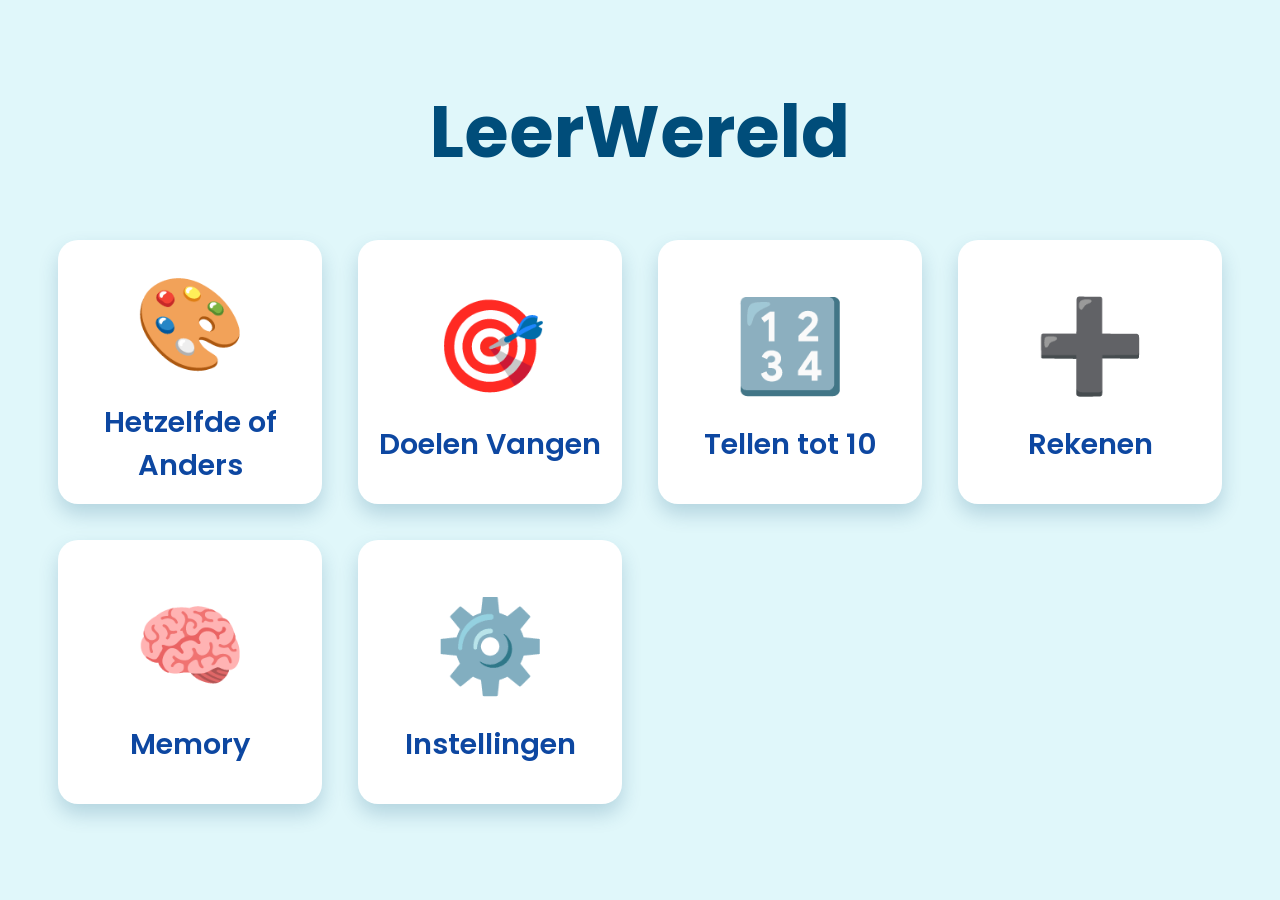
==== Index.html @ 1929e170 "Create Index.html import van Gemini" ====
<!DOCTYPE html>
<html lang="nl">
<head>
    <meta charset="UTF-8">
    <meta name="viewport" content="width=device-width, initial-scale=1.0">
    <title>LeerWereld</title>
    <link rel="preconnect" href="https://fonts.googleapis.com">
    <link rel="preconnect" href="https://fonts.gstatic.com" crossorigin>
    <link href="https://fonts.googleapis.com/css2?family=Poppins:wght@400;600;700&display=swap" rel="stylesheet">
    <style>
        /* --- ALGEMENE STIJLEN EN CSS VARIABELEN --- */
        :root {
            --font-family: 'Poppins', sans-serif;
            
            /* Standaard Thema: Zee */
            --bg-color: #e0f7fa;
            --primary-color: #0077c2;
            --secondary-color: #004d7a;
            --accent-color: #ffc107;
            --text-color: #0d47a1;
            --card-bg: #ffffff;
            --card-shadow: rgba(0, 77, 122, 0.2);
            --highlight-border: 6px solid #ffeb3b;
            
            --bg-image: url('https://www.transparenttextures.com/patterns/wavecut.png');
        }

        /* Thema: Jungle */
        body[data-theme="jungle"] {
            --bg-color: #e8f5e9;
            --primary-color: #2e7d32;
            --secondary-color: #1b5e20;
            --accent-color: #ff6f00;
            --text-color: #1b5e20;
            --card-bg: #ffffff;
            --card-shadow: rgba(46, 125, 50, 0.2);
            --bg-image: url('https://www.transparenttextures.com/patterns/natural-paper.png');
        }
        
        /* Thema: Boerderij */
        body[data-theme="farm"] {
            --bg-color: #fffde7;
            --primary-color: #c62828;
            --secondary-color: #8e0000;
            --accent-color: #4caf50;
            --text-color: #bf360c;
            --card-bg: #ffffff;
            --card-shadow: rgba(198, 40, 40, 0.2);
            --bg-image: url('https://www.transparenttextures.com/patterns/checkered-pattern.png');
        }
        
        /* Thema: Ruimte */
        body[data-theme="space"] {
            --bg-color: #1a237e;
            --primary-color: #bbdefb;
            --secondary-color: #e3f2fd;
            --accent-color: #fdd835;
            --text-color: #ffffff;
            --card-bg: #3f51b5;
            --card-shadow: rgba(255, 255, 255, 0.1);
            --bg-image: url('https://www.transparenttextures.com/patterns/stardust.png');
        }

        /* Hoog Contrast Modus */
        body[data-contrast="high"] {
            --bg-color: #000000;
            --primary-color: #ffffff;
            --secondary-color: #000000;
            --accent-color: #ffff00;
            --text-color: #ffffff;
            --card-bg: #000000;
            --card-shadow: rgba(255, 255, 255, 0.5);
            --highlight-border: 8px solid #00ffff;
            --bg-image: none;
        }

        /* --- BASISSTRUCTUUR --- */
        * {
            box-sizing: border-box;
            margin: 0;
            padding: 0;
        }

        html, body {
            height: 100%;
            font-family: var(--font-family);
            background-color: var(--bg-color);
            background-image: var(--bg-image);
            color: var(--text-color);
            transition: background-color 0.5s ease, color 0.5s ease;
            overflow: hidden;
        }

        .app-container {
            display: flex;
            flex-direction: column;
            height: 100%;
            width: 100%;
            padding: 2vmin;
        }

        .view {
            display: none;
            flex-grow: 1;
            flex-direction: column;
            align-items: center;
            justify-content: center;
            width: 100%;
            height: 100%;
        }

        .view.active {
            display: flex;
        }

        .main-header {
            text-align: center;
            margin-bottom: 4vmin;
        }

        .main-header h1 {
            font-size: clamp(2.5rem, 8vmin, 5rem);
            font-weight: 700;
            color: var(--secondary-color);
        }
        body[data-contrast="high"] .main-header h1 {
             color: var(--text-color);
        }


        /* --- HOOFDMENU (SPEL KIEZEN) --- */
        .game-grid {
            display: grid;
            grid-template-columns: repeat(auto-fit, minmax(clamp(150px, 25vmin, 250px), 1fr));
            gap: 4vmin;
            width: 100%;
            max-width: 1200px;
            padding: 2vmin;
        }

        .game-card {
            background-color: var(--card-bg);
            border-radius: 20px;
            box-shadow: 0 10px 20px var(--card-shadow);
            aspect-ratio: 1 / 1;
            display: flex;
            flex-direction: column;
            align-items: center;
            justify-content: center;
            cursor: pointer;
            transition: transform 0.2s ease, box-shadow 0.2s ease;
            border: 6px solid transparent;
            text-align: center;
            padding: 1vmin;
        }

        .game-card:hover {
            transform: translateY(-5px);
            box-shadow: 0 15px 30px var(--card-shadow);
        }

        .game-card .icon {
            font-size: clamp(3rem, 10vmin, 6rem);
            margin-bottom: 1vmin;
        }

        .game-card h2 {
            font-size: clamp(1rem, 3.5vmin, 1.8rem);
            font-weight: 600;
        }
        
        /* --- SCAN HIGHLIGHT --- */
        .scannable.scan-highlight {
            outline: var(--highlight-border);
            outline-offset: 4px;
            transform: scale(1.05);
            box-shadow: 0 0 30px var(--accent-color);
        }

        /* --- ALGEMENE UI ELEMENTEN (Knoppen, etc.) --- */
        .ui-button {
            background-color: var(--primary-color);
            color: var(--card-bg);
            border: none;
            border-radius: 50%;
            width: clamp(50px, 10vmin, 80px);
            height: clamp(50px, 10vmin, 80px);
            font-size: clamp(24px, 5vmin, 40px);
            cursor: pointer;
            display: flex;
            align-items: center;
            justify-content: center;
            box-shadow: 0 4px 10px var(--card-shadow);
            transition: transform 0.2s ease, background-color 0.2s ease;
            border: 4px solid transparent;
        }
        body[data-contrast="high"] .ui-button {
            border: 2px solid var(--accent-color);
            color: var(--bg-color);
        }


        .ui-button:hover {
            transform: scale(1.1);
        }

        .top-bar {
            position: absolute;
            top: 2vmin;
            right: 2vmin;
            left: 2vmin;
            display: flex;
            justify-content: space-between;
            z-index: 100;
        }

        /* --- INSTELLINGEN MENU --- */
        #settings-view .settings-container {
            background-color: var(--card-bg);
            padding: 4vmin;
            border-radius: 20px;
            box-shadow: 0 10px 30px var(--card-shadow);
            width: 90%;
            max-width: 800px;
            max-height: 90vh;
            overflow-y: auto;
        }

        #settings-view h2 {
            text-align: center;
            margin-bottom: 3vmin;
            font-size: clamp(1.8rem, 5vmin, 2.5rem);
        }

        .setting-group {
            margin-bottom: 3vmin;
        }

        .setting-group h3 {
            font-size: clamp(1.2rem, 4vmin, 1.8rem);
            margin-bottom: 1.5vmin;
            border-bottom: 2px solid var(--primary-color);
            padding-bottom: 1vmin;
        }

        .setting-options {
            display: flex;
            flex-wrap: wrap;
            gap: 2vmin;
        }

        .setting-button {
            flex-grow: 1;
            padding: 1.5vmin 2.5vmin;
            border: 3px solid var(--primary-color);
            background-color: transparent;
            color: var(--primary-color);
            border-radius: 12px;
            font-size: clamp(1rem, 2.5vmin, 1.4rem);
            cursor: pointer;
            transition: background-color 0.2s ease, color 0.2s ease;
        }
        
        body[data-contrast="high"] .setting-button {
            color: var(--text-color);
            border-color: var(--text-color);
        }

        .setting-button.active {
            background-color: var(--primary-color);
            color: var(--card-bg);
        }

        .slider-container {
            display: flex;
            align-items: center;
            gap: 2vmin;
        }
        .slider-container label {
             font-size: clamp(1rem, 2.5vmin, 1.4rem);
        }
        .slider-container input[type="range"] {
            width: 100%;
        }


        /* --- SPEL VIEW --- */
        #game-view {
            padding-top: calc(10vmin + 2vmin); /* Ruimte voor top-bar */
        }
        
        .game-area {
            flex-grow: 1;
            width: 100%;
            display: flex;
            flex-direction: column;
            align-items: center;
            justify-content: center;
        }
        
        .game-feedback {
            position: absolute;
            top: 50%;
            left: 50%;
            transform: translate(-50%, -50%) scale(0.5);
            font-size: 20vmin;
            opacity: 0;
            transition: transform 0.5s cubic-bezier(0.175, 0.885, 0.32, 1.275), opacity 0.5s ease;
            pointer-events: none;
        }

        .game-feedback.show {
            transform: translate(-50%, -50%) scale(1);
            opacity: 1;
        }


        /* --- SPEL: HETZELFDE OF ANDERS --- */
        #sod-container {
            display: flex;
            flex-direction: column;
            align-items: center;
            gap: 5vmin;
        }
        
        #sod-reference-area {
            border: 5px dashed var(--primary-color);
            padding: 2vmin;
            border-radius: 20px;
        }

        .sod-object {
            width: clamp(100px, 20vmin, 200px);
            height: clamp(100px, 20vmin, 200px);
            display: flex;
            align-items: center;
            justify-content: center;
            font-size: clamp(4rem, 12vmin, 8rem);
        }
        
        #sod-choice-area {
            display: flex;
            gap: 4vmin;
            flex-wrap: wrap;
            justify-content: center;
        }
        
        .sod-choice-card {
            background: var(--card-bg);
            border-radius: 20px;
            box-shadow: 0 10px 20px var(--card-shadow);
            cursor: pointer;
            border: 6px solid transparent;
            transition: transform 0.2s ease;
        }
        .sod-choice-card:hover {
            transform: translateY(-5px);
        }

        /* Decoraties voor Focus Modus */
        .decoration {
            position: absolute;
            font-size: 10vmin;
            opacity: 0.1;
            z-index: -1;
            transition: opacity 0.5s ease;
        }
        body[data-focus-mode="true"] .decoration {
            opacity: 0;
        }

    </style>
</head>
<body data-theme="sea" data-contrast="normal" data-focus-mode="false">
    <div class="app-container">
        
        <!-- === VIEW: HOOFDMENU === -->
        <div id="main-menu-view" class="view active">
            <header class="main-header">
                <h1>LeerWereld</h1>
            </header>
            <div class="game-grid">
                <div class="game-card scannable" data-game="same-or-different">
                    <div class="icon">🎨</div>
                    <h2>Hetzelfde of Anders</h2>
                </div>
                <div class="game-card scannable" data-game="moving-targets">
                    <div class="icon">🎯</div>
                    <h2>Doelen Vangen</h2>
                </div>
                <div class="game-card scannable" data-game="counting">
                    <div class="icon">🔢</div>
                    <h2>Tellen tot 10</h2>
                </div>
                 <div class="game-card scannable" data-game="math">
                    <div class="icon">➕</div>
                    <h2>Rekenen</h2>
                </div>
                <div class="game-card scannable" data-game="memory">
                    <div class="icon">🧠</div>
                    <h2>Memory</h2>
                </div>
                <div class="game-card scannable" id="open-settings-from-main">
                    <div class="icon">⚙️</div>
                    <h2>Instellingen</h2>
                </div>
            </div>
        </div>

        <!-- === VIEW: SPEL === -->
        <div id="game-view" class="view">
            <div class="top-bar">
                <button id="back-to-main-button" class="ui-button scannable" aria-label="Terug naar hoofdmenu">◀</button>
                <button id="open-settings-from-game" class="ui-button scannable" aria-label="Open instellingen">⚙️</button>
            </div>
            <div class="game-area">
                <!-- Spelinhoud wordt hier dynamisch geladen -->
            </div>
            <div class="game-feedback"></div>
        </div>

        <!-- === VIEW: INSTELLINGEN === -->
        <div id="settings-view" class="view">
             <div class="top-bar">
                <button id="close-settings-button" class="ui-button scannable" aria-label="Sluit instellingen">◀</button>
            </div>
            <div class="settings-container">
                <h2>Instellingen</h2>
                
                <div class="setting-group">
                    <h3>Thema</h3>
                    <div id="theme-options" class="setting-options">
                        <button class="setting-button scannable" data-setting="theme" data-value="sea">Zee</button>
                        <button class="setting-button scannable" data-setting="theme" data-value="jungle">Jungle</button>
                        <button class="setting-button scannable" data-setting="theme" data-value="farm">Boerderij</button>
                        <button class="setting-button scannable" data-setting="theme" data-value="space">Ruimte</button>
                    </div>
                </div>

                <div class="setting-group">
                    <h3>Toegankelijkheid</h3>
                    <div id="input-mode-options" class="setting-options">
                        <button class="setting-button scannable" data-setting="inputMode" data-value="touch">Touch/Muis</button>
                        <button class="setting-button scannable" data-setting="inputMode" data-value="one-button">Eénknops</button>
                        <button class="setting-button scannable" data-setting="inputMode" data-value="two-button">Tweeknops</button>
                    </div>
                    <div class="slider-container" style="margin-top: 2vmin;">
                        <label for="scan-speed-slider">Scansnelheid:</label>
                        <input type="range" id="scan-speed-slider" class="scannable" min="1" max="5" step="0.5" data-setting="scanSpeed">
                        <span id="scan-speed-value">3.0s</span>
                    </div>
                </div>

                 <div class="setting-group">
                    <h3>Visueel</h3>
                    <div id="visual-options" class="setting-options">
                         <button class="setting-button scannable" data-setting="focusMode" data-value="false">Standaard</button>
                         <button class="setting-button scannable" data-setting="focusMode" data-value="true">Focus Modus</button>
                         <button class="setting-button scannable" data-setting="contrast" data-value="normal">Normaal Contrast</button>
                         <button class="setting-button scannable" data-setting="contrast" data-value="high">Hoog Contrast</button>
                    </div>
                </div>

                <div class="setting-group">
                    <h3>Feedback</h3>
                    <div id="feedback-options" class="setting-options">
                         <button class="setting-button scannable" data-setting="feedbackMode" data-value="both">Visueel & Auditief</button>
                         <button class="setting-button scannable" data-setting="feedbackMode" data-value="visual">Alleen Visueel</button>
                         <button class="setting-button scannable" data-setting="feedbackMode" data-value="audio">Alleen Auditief</button>
                    </div>
                </div>
                
                 <div class="setting-group">
                    <h3>Stem (TTS)</h3>
                    <div id="tts-voice-options" class="setting-options">
                         <button class="setting-button scannable" data-setting="voice" data-value="female">Vrouwenstem</button>
                         <button class="setting-button scannable" data-setting="voice" data-value="male">Mannenstem</button>
                    </div>
                </div>
            </div>
        </div>

        <!-- Decoratieve elementen -->
        <div class="decoration" style="top: 10%; left: 5%;">🌊</div>
        <div class="decoration" style="bottom: 15%; right: 10%;">🐠</div>
        <div class="decoration" style="top: 20%; right: 20%;">🐙</div>
        <div class="decoration" style="bottom: 5%; left: 25%;">⭐</div>

    </div>

    <script type="module">
        // --- APPLICATIE STATE EN CONSTANTEN ---
        const AppState = {
            currentView: 'main-menu-view',
            previousView: null,
            activeGame: null,
        };

        const DOM = {
            views: document.querySelectorAll('.view'),
            mainMenuView: document.getElementById('main-menu-view'),
            gameView: document.getElementById('game-view'),
            settingsView: document.getElementById('settings-view'),
            gameArea: document.querySelector('.game-area'),
            gameFeedback: document.querySelector('.game-feedback'),
            body: document.body
        };

        // --- 1. SETTINGS MODULE ---
        const Settings = {
            state: {
                theme: 'sea',
                inputMode: 'touch', // 'touch', 'one-button', 'two-button'
                scanSpeed: 3.0, // seconds
                focusMode: false,
                contrast: 'normal',
                feedbackMode: 'both', // 'both', 'visual', 'audio'
                voice: 'female',
            },

            init() {
                this.load();
                this.applyAll();
                this.updateUI();
                
                document.getElementById('theme-options').addEventListener('click', e => this.handleButtonClick(e, 'theme'));
                document.getElementById('input-mode-options').addEventListener('click', e => this.handleButtonClick(e, 'inputMode'));
                document.getElementById('visual-options').addEventListener('click', e => {
                    const key = e.target.dataset.setting;
                    if(key) this.handleButtonClick(e, key);
                });
                document.getElementById('feedback-options').addEventListener('click', e => this.handleButtonClick(e, 'feedbackMode'));
                document.getElementById('tts-voice-options').addEventListener('click', e => this.handleButtonClick(e, 'voice'));

                const scanSlider = document.getElementById('scan-speed-slider');
                scanSlider.addEventListener('input', e => {
                    this.state.scanSpeed = parseFloat(e.target.value);
                    document.getElementById('scan-speed-value').textContent = `${this.state.scanSpeed.toFixed(1)}s`;
                });
                scanSlider.addEventListener('change', () => this.save());
            },
            
            handleButtonClick(event, key) {
                const button = event.target.closest('.setting-button');
                if (!button) return;
                
                const value = button.dataset.value;
                // Convert boolean strings to actual booleans
                const finalValue = value === 'true' ? true : (value === 'false' ? false : value);
                this.state[key] = finalValue;

                this.apply(key);
                this.updateUI();
                this.save();
                TTS.speak(button.textContent);
                Accessibility.restartScanIfActive();
            },

            save() {
                localStorage.setItem('leerwereld_settings', JSON.stringify(this.state));
            },

            load() {
                const saved = localStorage.getItem('leerwereld_settings');
                if (saved) {
                    this.state = { ...this.state, ...JSON.parse(saved) };
                }
            },
            
            apply(key) {
                switch (key) {
                    case 'theme':
                        DOM.body.dataset.theme = this.state.theme;
                        break;
                    case 'contrast':
                         DOM.body.dataset.contrast = this.state.contrast;
                        break;
                    case 'focusMode':
                        DOM.body.dataset.focusMode = this.state.focusMode;
                        break;
                    case 'inputMode':
                        Accessibility.setInputMode(this.state.inputMode);
                        break;
                }
            },

            applyAll() {
                for (const key in this.state) {
                    this.apply(key);
                }
            },

            updateUI() {
                // Update buttons
                document.querySelectorAll('.setting-button').forEach(btn => {
                    const key = btn.dataset.setting;
                    const val = btn.dataset.value;
                    const isActive = String(this.state[key]) === val;
                    btn.classList.toggle('active', isActive);
                });

                // Update slider
                const scanSlider = document.getElementById('scan-speed-slider');
                scanSlider.value = this.state.scanSpeed;
                document.getElementById('scan-speed-value').textContent = `${this.state.scanSpeed.toFixed(1)}s`;
            }
        };
      // --- 2. ACCESSIBILITY MODULE ---
        const Accessibility = {
            scanInterval: null,
            scannableElements: [],
            currentIndex: -1,
            inputMode: 'touch',

            init() {
                this.setInputMode(Settings.state.inputMode);
                window.addEventListener('keydown', this.handleKeyPress.bind(this));
            },

            setInputMode(mode) {
                this.inputMode = mode;
                this.stopScan();
                if (mode === 'one-button' || mode === 'two-button') {
                    this.startScan();
                }
            },
            
            restartScanIfActive() {
                if(this.inputMode !== 'touch') {
                    this.stopScan();
                    this.startScan();
                }
            },

            startScan() {
                if (this.inputMode === 'touch') return;
                
                this.scannableElements = Array.from(document.querySelector('.view.active').querySelectorAll('.scannable'));
                if (this.scannableElements.length === 0) return;

                this.currentIndex = 0;
                this.highlightCurrent();

                if (this.inputMode === 'one-button') {
                    this.scanInterval = setInterval(() => {
                        this.scanNext();
                    }, Settings.state.scanSpeed * 1000);
                }
            },

            stopScan() {
                clearInterval(this.scanInterval);
                this.scanInterval = null;
                this.scannableElements.forEach(el => el.classList.remove('scan-highlight'));
                this.currentIndex = -1;
            },

            highlightCurrent() {
                this.scannableElements.forEach((el, index) => {
                    el.classList.toggle('scan-highlight', index === this.currentIndex);
                });
            },

            scanNext() {
                this.currentIndex = (this.currentIndex + 1) % this.scannableElements.length;
                this.highlightCurrent();
            },


            activateCurrent() {
                if (this.currentIndex > -1 && this.scannableElements[this.currentIndex]) {
                    this.scannableElements[this.currentIndex].click();
                }
            },

            handleKeyPress(e) {
                if (this.inputMode === 'one-button') {
                    if (e.code === 'Space') {
                        e.preventDefault();
                        this.activateCurrent();
                    }
                } else if (this.inputMode === 'two-button') {
                    if (e.code === 'ArrowRight') {
                        e.preventDefault();
                        this.scanNext();
                    } else if (e.code === 'Enter' || e.code === 'Space') {
                        e.preventDefault();
                        this.activateCurrent();
                    }
                }
            }
        };
      
        // --- 3. TEXT-TO-SPEECH (TTS) MODULE ---
        const TTS = {
            voices: [],
            init() {
                speechSynthesis.onvoiceschanged = () => {
                    this.voices = speechSynthesis.getVoices().filter(v => v.lang.startsWith('nl'));
                };
            },
            speak(text) {
                if (Settings.state.feedbackMode === 'visual' || !text) return;

                speechSynthesis.cancel();
                const utterance = new SpeechSynthesisUtterance(text);
                
                const desiredVoice = Settings.state.voice === 'male' ? 
                    this.voices.find(v => v.name.includes('Maarten') || v.name.includes('Ruben') || v.gender === 'male') :
                    this.voices.find(v => v.name.includes('Lotte') || v.name.includes('Xander') || v.gender === 'female');
                
                utterance.voice = desiredVoice || this.voices[0];
                utterance.lang = 'nl-NL';
                speechSynthesis.speak(utterance);
            }
        };

        // --- 4. NAVIGATION / VIEW MANAGER ---
        const Navigation = {
            init() {
                // Main Menu -> Game
                document.querySelector('.game-grid').addEventListener('click', e => {
                    const card = e.target.closest('.game-card');
                    if (!card) return;
                    
                    if(card.id === 'open-settings-from-main') {
                        this.showView('settings-view');
                        return;
                    }

                    const gameId = card.dataset.game;
                    if (gameId) {
                        GameController.loadGame(gameId, 1); // Start op level 1
                        this.showView('game-view');
                    }
                });
                
                // Game -> Main Menu
                document.getElementById('back-to-main-button').addEventListener('click', () => {
                    this.showView('main-menu-view');
                    GameController.unloadGame();
                });

                // Game -> Settings
                document.getElementById('open-settings-from-game').addEventListener('click', () => {
                    this.showView('settings-view');
                });
                
                // Settings -> Previous View
                document.getElementById('close-settings-button').addEventListener('click', () => {
                    this.showView(AppState.previousView || 'main-menu-view');
                });
            },

            showView(viewId) {
                AppState.previousView = AppState.currentView;
                AppState.currentView = viewId;

                DOM.views.forEach(view => {
                    view.classList.toggle('active', view.id === viewId);
                });
                
                Accessibility.stopScan();
                // Een kleine vertraging om de view te laten renderen voordat we scannen
                setTimeout(() => Accessibility.startScan(), 100); 
            }
        };
      
      // --- 5. GAME CONTROLLER ---
        const GameController = {
            loadGame(gameId, level) {
                AppState.activeGame = gameId;
                DOM.gameArea.innerHTML = '';
                
                const game = Games[gameId];
                if (game) {
                    game.create(level);
                    TTS.speak(`Spel gestart: ${game.name}.`);
                } else {
                    DOM.gameArea.innerHTML = `<p>Spel "${gameId}" niet gevonden.</p>`;
                }
            },
            unloadGame() {
                 AppState.activeGame = null;
                 DOM.gameArea.innerHTML = '';
            },
            showFeedback(isCorrect) {
                const symbol = isCorrect ? '👍' : '🤔';
                if (Settings.state.feedbackMode !== 'audio') {
                    DOM.gameFeedback.textContent = symbol;
                    DOM.gameFeedback.classList.add('show');
                    setTimeout(() => DOM.gameFeedback.classList.remove('show'), 1000);
                }
                
                const text = isCorrect ? 'Goed zo!' : 'Probeer het nog eens.';
                TTS.speak(text);
            }
        };

        // --- 6. GAME DEFINITIES ---
        const Games = {
            'same-or-different': {
                name: "Hetzelfde of Anders",
                currentLevel: 1,
                correctAnswer: null,
                
                create(level) {
                    this.currentLevel = level;
                    const container = document.createElement('div');
                    container.id = 'sod-container';
                    
                    container.innerHTML = `
                        <div id="sod-reference-area"></div>
                        <div id="sod-choice-area"></div>
                    `;
                    DOM.gameArea.appendChild(container);
                    
                    this.setupLevel();
                    
                    document.getElementById('sod-choice-area').addEventListener('click', e => {
                        const choiceCard = e.target.closest('.sod-choice-card');
                        if(choiceCard) {
                            this.checkAnswer(choiceCard.dataset.value);
                        }
                    });
                },

                setupLevel() {
                    const objects = this.getObjectsForTheme();
                    
                    // Kies een willekeurig object als referentie
                    const refIndex = Math.floor(Math.random() * objects.items.length);
                    this.correctAnswer = objects.items[refIndex];
                    
                    document.getElementById('sod-reference-area').innerHTML = `
                        <div class="sod-object">${this.correctAnswer}</div>
                    `;
                    
                    // Maak de keuzes
                    const choices = [this.correctAnswer];
                    const numChoices = 3; // 3 keuzes voor dit spel
                    while (choices.length < numChoices) {
                        const randomIndex = Math.floor(Math.random() * objects.items.length);
                        const randomObject = objects.items[randomIndex];
                        if (!choices.includes(randomObject)) {
                            choices.push(randomObject);
                        }
                    }

                    // Shuffle keuzes
                    choices.sort(() => Math.random() - 0.5);
                    
                    const choiceArea = document.getElementById('sod-choice-area');
                    choiceArea.innerHTML = choices.map(choice => `
                        <div class="sod-choice-card scannable" data-value="${choice}">
                           <div class="sod-object">${choice}</div>
                        </div>
                    `).join('');
                    
                    TTS.speak(`Zoek de ${objects.name}.`);
                    Accessibility.restartScanIfActive();
                },

                checkAnswer(selectedValue) {
                    if (selectedValue === this.correctAnswer) {
                        GameController.showFeedback(true);
                        // Wacht even voor feedback en start dan een nieuw level
                        setTimeout(() => this.setupLevel(), 1500);
                    } else {
                        GameController.showFeedback(false);
                    }
                },
                
                getObjectsForTheme() {
                    const theme = Settings.state.theme;
                    const themes = {
                        sea: { name: 'vis', items: ['🐠', '🦀', '🐙', '🐳', '🐬', '⭐'] },
                        jungle: { name: 'aap', items: ['🐵', '🦁', '🐘', '🐍', '🦜', '🍌'] },
                        farm: { name: 'koe', items: ['🐮', '🐷', '🐔', '🐑', '🐴', ' tractor'] },
                        space: { name: 'raket', items: ['🚀', '👽', '🪐', '⭐', '☄️', '🛰️'] }
                    };
                    return themes[theme];
                }
            },
            // Definities voor andere spellen komen hier...
            'moving-targets': { name: "Doelen Vangen", create(level) { DOM.gameArea.innerHTML = `<h2>Doelen Vangen komt binnenkort!</h2>`} },
            'counting': { name: "Tellen tot 10", create(level) { DOM.gameArea.innerHTML = `<h2>Tellen komt binnenkort!</h2>`} },
            'math': { name: "Rekenen", create(level) { DOM.gameArea.innerHTML = `<h2>Rekenen komt binnenkort!</h2>`} },
            'memory': { name: "Memory", create(level) { DOM.gameArea.innerHTML = `<h2>Memory komt binnenkort!</h2>`} },
        };


        // --- ALLES INITIALISEREN ---
        function initialize() {
            Settings.init();
            TTS.init();
            Accessibility.init();
            Navigation.init();
            Navigation.showView('main-menu-view');
        }

        // Wacht tot de pagina volledig is geladen
        window.addEventListener('load', initialize);
    </script>
</body>
</html>
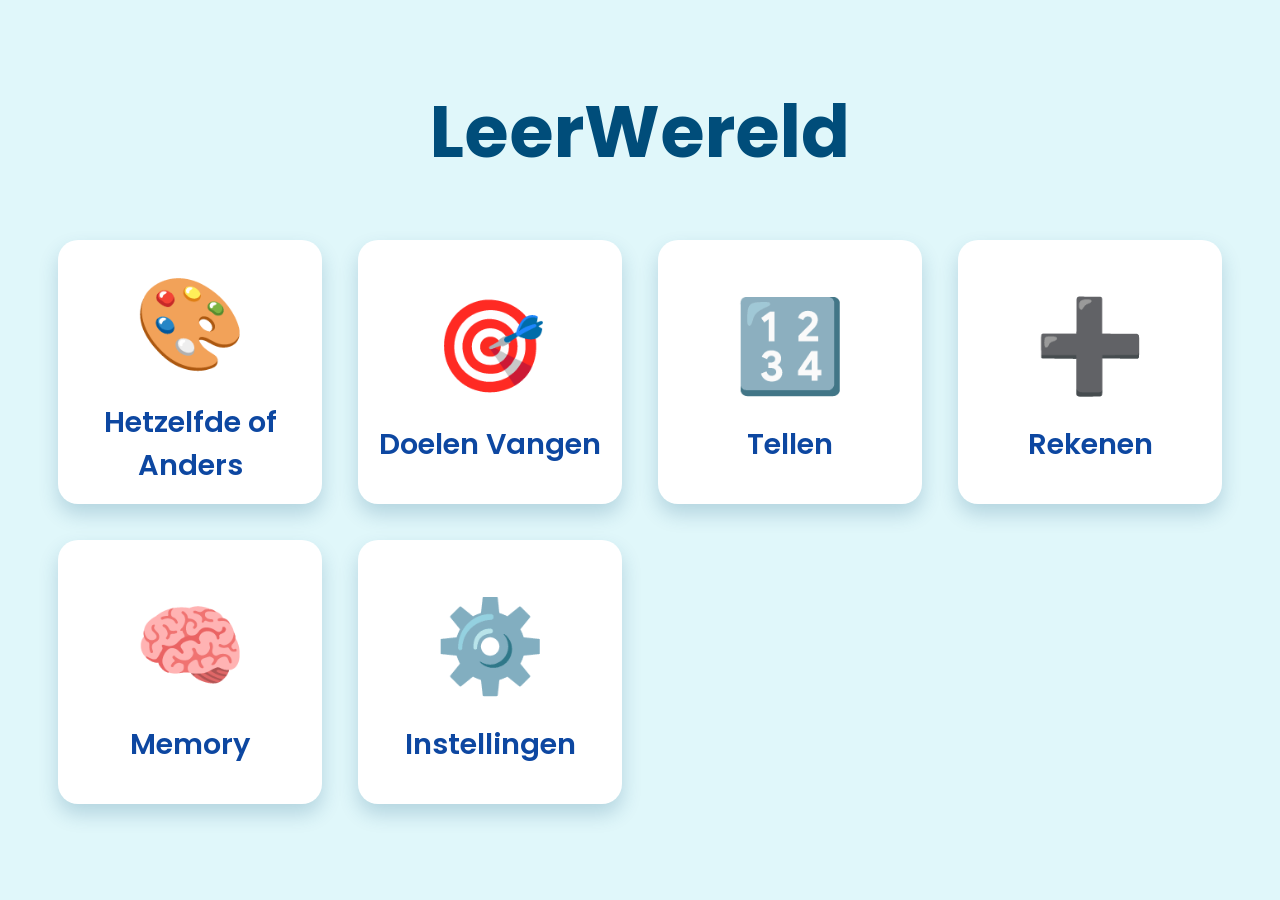
==== commit a8a5907d: "Update Index.html rustige achtergrond sport  extra spellen functioneel" ====
--- a/Index.html
+++ b/Index.html
@@ -21,412 +21,110 @@
             --card-bg: #ffffff;
             --card-shadow: rgba(0, 77, 122, 0.2);
             --highlight-border: 6px solid #ffeb3b;
-            
             --bg-image: url('https://www.transparenttextures.com/patterns/wavecut.png');
         }
 
-        /* Thema: Jungle */
-        body[data-theme="jungle"] {
-            --bg-color: #e8f5e9;
-            --primary-color: #2e7d32;
-            --secondary-color: #1b5e20;
-            --accent-color: #ff6f00;
-            --text-color: #1b5e20;
-            --card-bg: #ffffff;
-            --card-shadow: rgba(46, 125, 50, 0.2);
-            --bg-image: url('https://www.transparenttextures.com/patterns/natural-paper.png');
-        }
-        
-        /* Thema: Boerderij */
-        body[data-theme="farm"] {
-            --bg-color: #fffde7;
-            --primary-color: #c62828;
-            --secondary-color: #8e0000;
-            --accent-color: #4caf50;
-            --text-color: #bf360c;
-            --card-bg: #ffffff;
-            --card-shadow: rgba(198, 40, 40, 0.2);
-            --bg-image: url('https://www.transparenttextures.com/patterns/checkered-pattern.png');
-        }
-        
-        /* Thema: Ruimte */
-        body[data-theme="space"] {
-            --bg-color: #1a237e;
-            --primary-color: #bbdefb;
-            --secondary-color: #e3f2fd;
-            --accent-color: #fdd835;
-            --text-color: #ffffff;
-            --card-bg: #3f51b5;
-            --card-shadow: rgba(255, 255, 255, 0.1);
-            --bg-image: url('https://www.transparenttextures.com/patterns/stardust.png');
-        }
+        /* --- THEMA'S --- */
+        body[data-theme="jungle"] { --bg-color: #e8f5e9; --primary-color: #2e7d32; --secondary-color: #1b5e20; --accent-color: #ff6f00; --text-color: #1b5e20; --card-shadow: rgba(46, 125, 50, 0.2); --bg-image: url('https://www.transparenttextures.com/patterns/natural-paper.png'); }
+        body[data-theme="farm"] { --bg-color: #fffde7; --primary-color: #c62828; --secondary-color: #8e0000; --accent-color: #4caf50; --text-color: #bf360c; --card-shadow: rgba(198, 40, 40, 0.2); --bg-image: url('https://www.transparenttextures.com/patterns/checkered-pattern.png'); }
+        body[data-theme="space"] { --bg-color: #1a237e; --primary-color: #bbdefb; --secondary-color: #e3f2fd; --accent-color: #fdd835; --text-color: #ffffff; --card-bg: #3f51b5; --card-shadow: rgba(255, 255, 255, 0.1); --bg-image: url('https://www.transparenttextures.com/patterns/stardust.png'); }
+        body[data-theme="christmas"] { --bg-color: #fce4ec; --primary-color: #ad1457; --secondary-color: #880e4f; --accent-color: #fdd835; --text-color: #880e4f; --card-shadow: rgba(136, 14, 79, 0.2); --bg-image: url('https://www.transparenttextures.com/patterns/snow.png'); }
+        body[data-theme="autumn"] { --bg-color: #fff3e0; --primary-color: #e65100; --secondary-color: #bf360c; --accent-color: #8d6e63; --text-color: #bf360c; --card-shadow: rgba(230, 81, 0, 0.2); --bg-image: url('https://www.transparenttextures.com/patterns/sos.png'); }
+        body[data-theme="spring"] { --bg-color: #e8f5e9; --primary-color: #ff80ab; --secondary-color: #f50057; --accent-color: #8bc34a; --text-color: #c51162; --card-shadow: rgba(245, 0, 87, 0.2); --bg-image: url('https://www.transparenttextures.com/patterns/flowers.png'); }
+        body[data-theme="summer"] { --bg-color: #e3f2fd; --primary-color: #f57c00; --secondary-color: #0277bd; --accent-color: #ffeb3b; --text-color: #f57c00; --card-shadow: rgba(245, 124, 0, 0.2); --bg-image: url('https://www.transparenttextures.com/patterns/sun.png'); }
+        body[data-theme="winter"] { --bg-color: #e0e0e0; --primary-color: #455a64; --secondary-color: #263238; --accent-color: #81d4fa; --text-color: #263238; --card-shadow: rgba(69, 90, 100, 0.2); --bg-image: url('https://www.transparenttextures.com/patterns/ice-age.png'); }
+        body[data-theme="sport"] { --bg-color: #e0f2f1; --primary-color: #00695c; --secondary-color: #004d40; --accent-color: #ffab00; --text-color: #004d40; --card-shadow: rgba(0, 77, 64, 0.2); --bg-image: url('https://www.transparenttextures.com/patterns/lined-paper.png'); } /* AANGEPAST */
 
         /* Hoog Contrast Modus */
-        body[data-contrast="high"] {
-            --bg-color: #000000;
-            --primary-color: #ffffff;
-            --secondary-color: #000000;
-            --accent-color: #ffff00;
-            --text-color: #ffffff;
-            --card-bg: #000000;
-            --card-shadow: rgba(255, 255, 255, 0.5);
-            --highlight-border: 8px solid #00ffff;
-            --bg-image: none;
-        }
-
-        /* --- BASISSTRUCTUUR --- */
-        * {
-            box-sizing: border-box;
-            margin: 0;
-            padding: 0;
-        }
-
-        html, body {
-            height: 100%;
-            font-family: var(--font-family);
-            background-color: var(--bg-color);
-            background-image: var(--bg-image);
-            color: var(--text-color);
-            transition: background-color 0.5s ease, color 0.5s ease;
-            overflow: hidden;
-        }
-
-        .app-container {
-            display: flex;
-            flex-direction: column;
-            height: 100%;
-            width: 100%;
-            padding: 2vmin;
-        }
-
-        .view {
-            display: none;
-            flex-grow: 1;
-            flex-direction: column;
-            align-items: center;
-            justify-content: center;
-            width: 100%;
-            height: 100%;
-        }
-
-        .view.active {
-            display: flex;
-        }
-
-        .main-header {
-            text-align: center;
-            margin-bottom: 4vmin;
-        }
-
-        .main-header h1 {
-            font-size: clamp(2.5rem, 8vmin, 5rem);
-            font-weight: 700;
-            color: var(--secondary-color);
-        }
-        body[data-contrast="high"] .main-header h1 {
-             color: var(--text-color);
-        }
-
-
-        /* --- HOOFDMENU (SPEL KIEZEN) --- */
-        .game-grid {
-            display: grid;
-            grid-template-columns: repeat(auto-fit, minmax(clamp(150px, 25vmin, 250px), 1fr));
-            gap: 4vmin;
-            width: 100%;
-            max-width: 1200px;
-            padding: 2vmin;
-        }
-
-        .game-card {
-            background-color: var(--card-bg);
-            border-radius: 20px;
-            box-shadow: 0 10px 20px var(--card-shadow);
-            aspect-ratio: 1 / 1;
-            display: flex;
-            flex-direction: column;
-            align-items: center;
-            justify-content: center;
-            cursor: pointer;
-            transition: transform 0.2s ease, box-shadow 0.2s ease;
-            border: 6px solid transparent;
-            text-align: center;
-            padding: 1vmin;
-        }
-
-        .game-card:hover {
-            transform: translateY(-5px);
-            box-shadow: 0 15px 30px var(--card-shadow);
-        }
-
-        .game-card .icon {
-            font-size: clamp(3rem, 10vmin, 6rem);
-            margin-bottom: 1vmin;
-        }
-
-        .game-card h2 {
-            font-size: clamp(1rem, 3.5vmin, 1.8rem);
-            font-weight: 600;
-        }
-        
-        /* --- SCAN HIGHLIGHT --- */
-        .scannable.scan-highlight {
-            outline: var(--highlight-border);
-            outline-offset: 4px;
-            transform: scale(1.05);
-            box-shadow: 0 0 30px var(--accent-color);
-        }
-
-        /* --- ALGEMENE UI ELEMENTEN (Knoppen, etc.) --- */
-        .ui-button {
-            background-color: var(--primary-color);
-            color: var(--card-bg);
-            border: none;
-            border-radius: 50%;
-            width: clamp(50px, 10vmin, 80px);
-            height: clamp(50px, 10vmin, 80px);
-            font-size: clamp(24px, 5vmin, 40px);
-            cursor: pointer;
-            display: flex;
-            align-items: center;
-            justify-content: center;
-            box-shadow: 0 4px 10px var(--card-shadow);
-            transition: transform 0.2s ease, background-color 0.2s ease;
-            border: 4px solid transparent;
-        }
-        body[data-contrast="high"] .ui-button {
-            border: 2px solid var(--accent-color);
-            color: var(--bg-color);
-        }
-
-
-        .ui-button:hover {
-            transform: scale(1.1);
-        }
-
-        .top-bar {
-            position: absolute;
-            top: 2vmin;
-            right: 2vmin;
-            left: 2vmin;
-            display: flex;
-            justify-content: space-between;
-            z-index: 100;
-        }
-
-        /* --- INSTELLINGEN MENU --- */
-        #settings-view .settings-container {
-            background-color: var(--card-bg);
-            padding: 4vmin;
-            border-radius: 20px;
-            box-shadow: 0 10px 30px var(--card-shadow);
-            width: 90%;
-            max-width: 800px;
-            max-height: 90vh;
-            overflow-y: auto;
-        }
-
-        #settings-view h2 {
-            text-align: center;
-            margin-bottom: 3vmin;
-            font-size: clamp(1.8rem, 5vmin, 2.5rem);
-        }
-
-        .setting-group {
-            margin-bottom: 3vmin;
-        }
-
-        .setting-group h3 {
-            font-size: clamp(1.2rem, 4vmin, 1.8rem);
-            margin-bottom: 1.5vmin;
-            border-bottom: 2px solid var(--primary-color);
-            padding-bottom: 1vmin;
-        }
-
-        .setting-options {
-            display: flex;
-            flex-wrap: wrap;
-            gap: 2vmin;
-        }
-
-        .setting-button {
-            flex-grow: 1;
-            padding: 1.5vmin 2.5vmin;
-            border: 3px solid var(--primary-color);
-            background-color: transparent;
-            color: var(--primary-color);
-            border-radius: 12px;
-            font-size: clamp(1rem, 2.5vmin, 1.4rem);
-            cursor: pointer;
-            transition: background-color 0.2s ease, color 0.2s ease;
-        }
-        
-        body[data-contrast="high"] .setting-button {
-            color: var(--text-color);
-            border-color: var(--text-color);
-        }
-
-        .setting-button.active {
-            background-color: var(--primary-color);
-            color: var(--card-bg);
-        }
-
-        .slider-container {
-            display: flex;
-            align-items: center;
-            gap: 2vmin;
-        }
-        .slider-container label {
-             font-size: clamp(1rem, 2.5vmin, 1.4rem);
-        }
-        .slider-container input[type="range"] {
-            width: 100%;
-        }
-
-
-        /* --- SPEL VIEW --- */
-        #game-view {
-            padding-top: calc(10vmin + 2vmin); /* Ruimte voor top-bar */
-        }
-        
-        .game-area {
-            flex-grow: 1;
-            width: 100%;
-            display: flex;
-            flex-direction: column;
-            align-items: center;
-            justify-content: center;
-        }
-        
-        .game-feedback {
-            position: absolute;
-            top: 50%;
-            left: 50%;
-            transform: translate(-50%, -50%) scale(0.5);
-            font-size: 20vmin;
-            opacity: 0;
-            transition: transform 0.5s cubic-bezier(0.175, 0.885, 0.32, 1.275), opacity 0.5s ease;
-            pointer-events: none;
-        }
-
-        .game-feedback.show {
-            transform: translate(-50%, -50%) scale(1);
-            opacity: 1;
-        }
-
-
-        /* --- SPEL: HETZELFDE OF ANDERS --- */
-        #sod-container {
-            display: flex;
-            flex-direction: column;
-            align-items: center;
-            gap: 5vmin;
-        }
-        
-        #sod-reference-area {
-            border: 5px dashed var(--primary-color);
-            padding: 2vmin;
-            border-radius: 20px;
-        }
-
-        .sod-object {
-            width: clamp(100px, 20vmin, 200px);
-            height: clamp(100px, 20vmin, 200px);
-            display: flex;
-            align-items: center;
-            justify-content: center;
-            font-size: clamp(4rem, 12vmin, 8rem);
-        }
-        
-        #sod-choice-area {
-            display: flex;
-            gap: 4vmin;
-            flex-wrap: wrap;
-            justify-content: center;
-        }
-        
-        .sod-choice-card {
-            background: var(--card-bg);
-            border-radius: 20px;
-            box-shadow: 0 10px 20px var(--card-shadow);
-            cursor: pointer;
-            border: 6px solid transparent;
-            transition: transform 0.2s ease;
-        }
-        .sod-choice-card:hover {
-            transform: translateY(-5px);
-        }
-
-        /* Decoraties voor Focus Modus */
-        .decoration {
-            position: absolute;
-            font-size: 10vmin;
-            opacity: 0.1;
-            z-index: -1;
-            transition: opacity 0.5s ease;
-        }
-        body[data-focus-mode="true"] .decoration {
-            opacity: 0;
-        }
-
+        body[data-contrast="high"] { --bg-color: #000000; --primary-color: #ffffff; --secondary-color: #000000; --accent-color: #ffff00; --text-color: #ffffff; --card-bg: #000000; --card-shadow: rgba(255, 255, 255, 0.5); --highlight-border: 8px solid #00ffff; --bg-image: none; }
+        body[data-contrast="high"] .setting-button.active { background-color: var(--accent-color); color: #000000; border-color: var(--accent-color); }
+
+        /* --- BASISSTRUCTUUR & UI ELEMENTEN --- */
+        * { box-sizing: border-box; margin: 0; padding: 0; user-select: none; }
+        html, body { height: 100%; font-family: var(--font-family); background-color: var(--bg-color); background-image: var(--bg-image); color: var(--text-color); transition: background-color 0.5s ease, color 0.5s ease; overflow: hidden; }
+        .app-container { display: flex; flex-direction: column; height: 100%; width: 100%; padding: 2vmin; }
+        .view { display: none; flex-grow: 1; flex-direction: column; align-items: center; justify-content: center; width: 100%; height: 100%; }
+        .view.active { display: flex; }
+        .main-header h1 { font-size: clamp(2.5rem, 8vmin, 5rem); font-weight: 700; color: var(--secondary-color); text-align: center; margin-bottom: 4vmin; }
+        body[data-contrast="high"] .main-header h1 { color: var(--text-color); }
+        .game-grid { display: grid; grid-template-columns: repeat(auto-fit, minmax(clamp(150px, 25vmin, 250px), 1fr)); gap: 4vmin; width: 100%; max-width: 1200px; padding: 2vmin; }
+        .game-card { background-color: var(--card-bg); border-radius: 20px; box-shadow: 0 10px 20px var(--card-shadow); aspect-ratio: 1 / 1; display: flex; flex-direction: column; align-items: center; justify-content: center; cursor: pointer; transition: transform 0.2s ease, box-shadow 0.2s ease; border: 6px solid transparent; text-align: center; padding: 1vmin; }
+        .game-card:hover { transform: translateY(-5px); }
+        .game-card .icon { font-size: clamp(3rem, 10vmin, 6rem); margin-bottom: 1vmin; }
+        .game-card h2 { font-size: clamp(1rem, 3.5vmin, 1.8rem); font-weight: 600; }
+        .scannable.scan-highlight { outline: var(--highlight-border); outline-offset: 4px; transform: scale(1.05); box-shadow: 0 0 30px var(--accent-color); }
+        .ui-button { background-color: var(--primary-color); color: var(--card-bg); border: none; border-radius: 50%; width: clamp(50px, 10vmin, 80px); height: clamp(50px, 10vmin, 80px); font-size: clamp(24px, 5vmin, 40px); cursor: pointer; display: flex; align-items: center; justify-content: center; box-shadow: 0 4px 10px var(--card-shadow); transition: transform 0.2s ease, background-color 0.2s ease; border: 4px solid transparent; }
+        body[data-contrast="high"] .ui-button { border: 2px solid var(--accent-color); color: var(--bg-color); }
+        .ui-button:hover { transform: scale(1.1); }
+        .top-bar { position: absolute; top: 2vmin; right: 2vmin; left: 2vmin; display: flex; justify-content: space-between; z-index: 100; }
+        #settings-view .settings-container { background-color: var(--card-bg); padding: 4vmin; border-radius: 20px; width: 90%; max-width: 800px; max-height: 90vh; overflow-y: auto; }
+        .setting-group { margin-bottom: 3vmin; }
+        .setting-group h3 { font-size: clamp(1.2rem, 4vmin, 1.8rem); margin-bottom: 1.5vmin; border-bottom: 2px solid var(--primary-color); padding-bottom: 1vmin; }
+        .setting-group p { font-size: clamp(0.9rem, 2vmin, 1.2rem); margin-top: -1vmin; margin-bottom: 1.5vmin; opacity: 0.8; }
+        .setting-options { display: flex; flex-wrap: wrap; gap: 2vmin; }
+        .setting-button { flex-grow: 1; padding: 1.5vmin 2.5vmin; border: 3px solid var(--primary-color); background-color: transparent; color: var(--primary-color); border-radius: 12px; font-size: clamp(1rem, 2.5vmin, 1.4rem); cursor: pointer; transition: background-color 0.2s ease, color 0.2s ease; }
+        .setting-button.active { background-color: var(--primary-color); color: var(--card-bg); }
+        #game-view { padding-top: calc(10vmin + 2vmin); }
+        .game-area { flex-grow: 1; width: 100%; display: flex; flex-direction: column; align-items: center; justify-content: center; position: relative; overflow: hidden; }
+        .game-feedback { position: absolute; top: 50%; left: 50%; transform: translate(-50%, -50%) scale(0.5); font-size: 20vmin; opacity: 0; transition: transform 0.5s cubic-bezier(0.175, 0.885, 0.32, 1.275), opacity 0.5s ease; pointer-events: none; z-index: 200; }
+        .game-feedback.show { transform: translate(-50%, -50%) scale(1); opacity: 1; }
+        .decoration { position: absolute; font-size: 10vmin; opacity: 0.1; z-index: -1; transition: opacity 0.5s ease; }
+        body[data-focus-mode="true"] .decoration { opacity: 0; }
+
+        /* --- SPELSPECIFIEKE STIJLEN --- */
+        /* Doelen Vangen */
+        .moving-target { position: absolute; font-size: 10vmin; cursor: pointer; transition: transform 0.2s ease; }
+        .moving-target.caught { transform: scale(0); }
+        /* Tellen */
+        #counting-container { display: flex; flex-direction: column; align-items: center; gap: 3vmin; }
+        #counting-display { font-size: 15vmin; font-weight: 700; }
+        #counting-target-area { border: 5px dashed var(--primary-color); border-radius: 20px; min-height: 25vmin; width: 80%; display: flex; flex-wrap: wrap; justify-content: center; align-items: center; padding: 2vmin; gap: 2vmin; }
+        #counting-source-area { display: flex; flex-wrap: wrap; justify-content: center; gap: 2vmin; margin-top: 2vmin; }
+        .counting-object { font-size: 8vmin; cursor: pointer; transition: transform 0.2s ease; }
+        .counting-object:hover { transform: scale(1.1); }
+        /* Rekenen */
+        #math-container { text-align: center; }
+        #math-problem-area { display: flex; align-items: center; justify-content: center; gap: 2vmin; font-size: 10vmin; font-weight: 600; margin-bottom: 4vmin; }
+        .math-object-group { display: flex; flex-wrap: wrap; gap: 1vmin; }
+        .math-object { font-size: 6vmin; }
+        #math-answer-area { display: flex; gap: 3vmin; justify-content: center; }
+        .math-answer-btn { padding: 3vmin; font-size: 8vmin; font-weight: 700; border-radius: 20px; background-color: var(--card-bg); box-shadow: 0 5px 15px var(--card-shadow); cursor: pointer; min-width: 15vmin; }
+        /* Memory */
+        #memory-grid { display: grid; gap: 2vmin; }
+        .memory-card { background-color: var(--primary-color); border-radius: 15px; cursor: pointer; aspect-ratio: 1/1; position: relative; transform-style: preserve-3d; transition: transform 0.5s; }
+        .memory-card.flipped, .memory-card.matched { transform: rotateY(180deg); }
+        .memory-card-face { position: absolute; width: 100%; height: 100%; backface-visibility: hidden; display: flex; align-items: center; justify-content: center; font-size: 80%; }
+        .memory-card-back { background-color: var(--primary-color); }
+        .memory-card-front { background-color: var(--card-bg); transform: rotateY(180deg); }
     </style>
 </head>
 <body data-theme="sea" data-contrast="normal" data-focus-mode="false">
     <div class="app-container">
-        
-        <!-- === VIEW: HOOFDMENU === -->
+        <!-- VIEWS: Hoofdmenu, Spel, Instellingen -->
         <div id="main-menu-view" class="view active">
-            <header class="main-header">
-                <h1>LeerWereld</h1>
-            </header>
+            <header class="main-header"> <h1>LeerWereld</h1> </header>
             <div class="game-grid">
-                <div class="game-card scannable" data-game="same-or-different">
-                    <div class="icon">🎨</div>
-                    <h2>Hetzelfde of Anders</h2>
-                </div>
-                <div class="game-card scannable" data-game="moving-targets">
-                    <div class="icon">🎯</div>
-                    <h2>Doelen Vangen</h2>
-                </div>
-                <div class="game-card scannable" data-game="counting">
-                    <div class="icon">🔢</div>
-                    <h2>Tellen tot 10</h2>
-                </div>
-                 <div class="game-card scannable" data-game="math">
-                    <div class="icon">➕</div>
-                    <h2>Rekenen</h2>
-                </div>
-                <div class="game-card scannable" data-game="memory">
-                    <div class="icon">🧠</div>
-                    <h2>Memory</h2>
-                </div>
-                <div class="game-card scannable" id="open-settings-from-main">
-                    <div class="icon">⚙️</div>
-                    <h2>Instellingen</h2>
-                </div>
+                <div class="game-card scannable" data-game="same-or-different"> <div class="icon">🎨</div> <h2>Hetzelfde of Anders</h2> </div>
+                <div class="game-card scannable" data-game="moving-targets"> <div class="icon">🎯</div> <h2>Doelen Vangen</h2> </div>
+                <div class="game-card scannable" data-game="counting"> <div class="icon">🔢</div> <h2>Tellen</h2> </div>
+                <div class="game-card scannable" data-game="math"> <div class="icon">➕</div> <h2>Rekenen</h2> </div>
+                <div class="game-card scannable" data-game="memory"> <div class="icon">🧠</div> <h2>Memory</h2> </div>
+                <div class="game-card scannable" id="open-settings-from-main"> <div class="icon">⚙️</div> <h2>Instellingen</h2> </div>
             </div>
         </div>
-
-        <!-- === VIEW: SPEL === -->
         <div id="game-view" class="view">
             <div class="top-bar">
                 <button id="back-to-main-button" class="ui-button scannable" aria-label="Terug naar hoofdmenu">◀</button>
+                <div id="game-level-selector" class="setting-options"></div>
                 <button id="open-settings-from-game" class="ui-button scannable" aria-label="Open instellingen">⚙️</button>
             </div>
-            <div class="game-area">
-                <!-- Spelinhoud wordt hier dynamisch geladen -->
-            </div>
+            <div class="game-area"></div>
             <div class="game-feedback"></div>
         </div>
-
-        <!-- === VIEW: INSTELLINGEN === -->
         <div id="settings-view" class="view">
-             <div class="top-bar">
-                <button id="close-settings-button" class="ui-button scannable" aria-label="Sluit instellingen">◀</button>
-            </div>
+             <div class="top-bar"> <button id="close-settings-button" class="ui-button scannable" aria-label="Sluit instellingen">◀</button> </div>
             <div class="settings-container">
                 <h2>Instellingen</h2>
-                
                 <div class="setting-group">
                     <h3>Thema</h3>
                     <div id="theme-options" class="setting-options">
@@ -434,10 +132,16 @@
                         <button class="setting-button scannable" data-setting="theme" data-value="jungle">Jungle</button>
                         <button class="setting-button scannable" data-setting="theme" data-value="farm">Boerderij</button>
                         <button class="setting-button scannable" data-setting="theme" data-value="space">Ruimte</button>
-                    </div>
-                </div>
-
-                <div class="setting-group">
+                        <button class="setting-button scannable" data-setting="theme" data-value="spring">Lente</button>
+                        <button class="setting-button scannable" data-setting="theme" data-value="summer">Zomer</button>
+                        <button class="setting-button scannable" data-setting="theme" data-value="autumn">Herfst</button>
+                        <button class="setting-button scannable" data-setting="theme" data-value="winter">Winter</button>
+                        <button class="setting-button scannable" data-setting="theme" data-value="christmas">Kerst</button>
+                        <button class="setting-button scannable" data-setting="theme" data-value="sport">Sport</button>
+                    </div>
+                </div>
+                <!-- Andere instellingengroepen blijven hier ongewijzigd -->
+                 <div class="setting-group">
                     <h3>Toegankelijkheid</h3>
                     <div id="input-mode-options" class="setting-options">
                         <button class="setting-button scannable" data-setting="inputMode" data-value="touch">Touch/Muis</button>
@@ -450,7 +154,14 @@
                         <span id="scan-speed-value">3.0s</span>
                     </div>
                 </div>
-
+                <div class="setting-group">
+                    <h3>Scan Modus</h3>
+                    <p>Kies welke elementen worden opgenomen in de scan. 'Enkel Spel' is ideaal voor focus, maar verbergt de terug- en instellingenknoppen uit de scan.</p>
+                    <div id="scan-scope-options" class="setting-options">
+                        <button class="setting-button scannable" data-setting="scanScope" data-value="full">Volledige Controle</button>
+                        <button class="setting-button scannable" data-setting="scanScope" data-value="game-only">Enkel Spel</button>
+                    </div>
+                </div>
                  <div class="setting-group">
                     <h3>Visueel</h3>
                     <div id="visual-options" class="setting-options">
@@ -460,7 +171,6 @@
                          <button class="setting-button scannable" data-setting="contrast" data-value="high">Hoog Contrast</button>
                     </div>
                 </div>
-
                 <div class="setting-group">
                     <h3>Feedback</h3>
                     <div id="feedback-options" class="setting-options">
@@ -469,7 +179,6 @@
                          <button class="setting-button scannable" data-setting="feedbackMode" data-value="audio">Alleen Auditief</button>
                     </div>
                 </div>
-                
                  <div class="setting-group">
                     <h3>Stem (TTS)</h3>
                     <div id="tts-voice-options" class="setting-options">
@@ -479,428 +188,142 @@
                 </div>
             </div>
         </div>
-
-        <!-- Decoratieve elementen -->
-        <div class="decoration" style="top: 10%; left: 5%;">🌊</div>
-        <div class="decoration" style="bottom: 15%; right: 10%;">🐠</div>
-        <div class="decoration" style="top: 20%; right: 20%;">🐙</div>
-        <div class="decoration" style="bottom: 5%; left: 25%;">⭐</div>
-
+        <div class="decoration" style="top: 10%; left: 5%;">🌊</div><div class="decoration" style="bottom: 15%; right: 10%;">🐠</div><div class="decoration" style="top: 20%; right: 20%;">🐙</div><div class="decoration" style="bottom: 5%; left: 25%;">⭐</div>
     </div>
 
     <script type="module">
         // --- APPLICATIE STATE EN CONSTANTEN ---
-        const AppState = {
-            currentView: 'main-menu-view',
-            previousView: null,
-            activeGame: null,
-        };
-
+        const AppState = { currentView: 'main-menu-view', previousView: null, activeGame: null, activeLevel: 1 };
         const DOM = {
             views: document.querySelectorAll('.view'),
-            mainMenuView: document.getElementById('main-menu-view'),
             gameView: document.getElementById('game-view'),
-            settingsView: document.getElementById('settings-view'),
             gameArea: document.querySelector('.game-area'),
             gameFeedback: document.querySelector('.game-feedback'),
+            levelSelector: document.getElementById('game-level-selector'),
             body: document.body
         };
 
-        // --- 1. SETTINGS MODULE ---
+        // --- HULPFUNCTIES ---
+        const Utils = {
+            getThemeItems: () => {
+                const theme = Settings.state.theme;
+                const themes = {
+                    sea: { name: 'vis', items: ['🐠', '🦀', '🐙', '🐳', '🐬', '⭐'] },
+                    jungle: { name: 'aap', items: ['🐵', '🦁', '🐘', '🐍', '🦜', '🍌'] },
+                    farm: { name: 'koe', items: ['🐮', '🐷', '🐔', '🐑', '🐴', '🚜'] },
+                    space: { name: 'raket', items: ['🚀', '👽', '🪐', '⭐', '☄️', '🛰️'] },
+                    christmas: { name: 'kerstboom', items: ['🎄', '🎅', '🦌', '🎁', '🔔', '⛄'] },
+                    autumn: { name: 'blad', items: ['🍁', '🍂', '🍄', '🎃', '🐿️', '🌰'] },
+                    spring: { name: 'bloem', items: ['🌸', '🌷', '🦋', '🐞', '🌱', '🐣'] },
+                    summer: { name: 'zon', items: ['☀️', '🍦', '🏖️', '🍉', '🕶️', '⛵'] },
+                    winter: { name: 'sneeuwvlok', items: ['❄️', '🧤', '🧣', '⛸️', '🥶', '🧥'] },
+                    sport: { name: 'bal', items: ['⚽', '🏀', '🏈', '⚾', '🎾', '🏆'] }
+                };
+                return themes[theme] || themes['sea'];
+            },
+            shuffleArray: (array) => array.sort(() => Math.random() - 0.5)
+        };
+        
+        // --- 1. SETTINGS MODULE (ongewijzigd) ---
         const Settings = {
-            state: {
-                theme: 'sea',
-                inputMode: 'touch', // 'touch', 'one-button', 'two-button'
-                scanSpeed: 3.0, // seconds
-                focusMode: false,
-                contrast: 'normal',
-                feedbackMode: 'both', // 'both', 'visual', 'audio'
-                voice: 'female',
-            },
-
-            init() {
-                this.load();
-                this.applyAll();
-                this.updateUI();
-                
+            state: { theme: 'sea', inputMode: 'touch', scanSpeed: 3.0, scanScope: 'full', focusMode: false, contrast: 'normal', feedbackMode: 'both', voice: 'female' },
+            init() { this.load(); this.applyAll(); this.updateUI(); /* ... event listeners ... */ 
                 document.getElementById('theme-options').addEventListener('click', e => this.handleButtonClick(e, 'theme'));
                 document.getElementById('input-mode-options').addEventListener('click', e => this.handleButtonClick(e, 'inputMode'));
-                document.getElementById('visual-options').addEventListener('click', e => {
-                    const key = e.target.dataset.setting;
-                    if(key) this.handleButtonClick(e, key);
-                });
+                document.getElementById('scan-scope-options').addEventListener('click', e => this.handleButtonClick(e, 'scanScope'));
+                document.getElementById('visual-options').addEventListener('click', e => { if(e.target.dataset.setting) this.handleButtonClick(e, e.target.dataset.setting); });
                 document.getElementById('feedback-options').addEventListener('click', e => this.handleButtonClick(e, 'feedbackMode'));
                 document.getElementById('tts-voice-options').addEventListener('click', e => this.handleButtonClick(e, 'voice'));
-
                 const scanSlider = document.getElementById('scan-speed-slider');
-                scanSlider.addEventListener('input', e => {
-                    this.state.scanSpeed = parseFloat(e.target.value);
-                    document.getElementById('scan-speed-value').textContent = `${this.state.scanSpeed.toFixed(1)}s`;
-                });
+                scanSlider.addEventListener('input', e => { this.state.scanSpeed = parseFloat(e.target.value); document.getElementById('scan-speed-value').textContent = `${this.state.scanSpeed.toFixed(1)}s`; });
                 scanSlider.addEventListener('change', () => this.save());
             },
-            
-            handleButtonClick(event, key) {
-                const button = event.target.closest('.setting-button');
-                if (!button) return;
-                
-                const value = button.dataset.value;
-                // Convert boolean strings to actual booleans
-                const finalValue = value === 'true' ? true : (value === 'false' ? false : value);
-                this.state[key] = finalValue;
-
-                this.apply(key);
-                this.updateUI();
-                this.save();
-                TTS.speak(button.textContent);
-                Accessibility.restartScanIfActive();
-            },
-
-            save() {
-                localStorage.setItem('leerwereld_settings', JSON.stringify(this.state));
-            },
-
-            load() {
-                const saved = localStorage.getItem('leerwereld_settings');
-                if (saved) {
-                    this.state = { ...this.state, ...JSON.parse(saved) };
-                }
-            },
-            
-            apply(key) {
-                switch (key) {
-                    case 'theme':
-                        DOM.body.dataset.theme = this.state.theme;
-                        break;
-                    case 'contrast':
-                         DOM.body.dataset.contrast = this.state.contrast;
-                        break;
-                    case 'focusMode':
-                        DOM.body.dataset.focusMode = this.state.focusMode;
-                        break;
-                    case 'inputMode':
-                        Accessibility.setInputMode(this.state.inputMode);
-                        break;
-                }
-            },
-
-            applyAll() {
-                for (const key in this.state) {
-                    this.apply(key);
-                }
-            },
-
-            updateUI() {
-                // Update buttons
-                document.querySelectorAll('.setting-button').forEach(btn => {
-                    const key = btn.dataset.setting;
-                    const val = btn.dataset.value;
-                    const isActive = String(this.state[key]) === val;
-                    btn.classList.toggle('active', isActive);
-                });
-
-                // Update slider
-                const scanSlider = document.getElementById('scan-speed-slider');
-                scanSlider.value = this.state.scanSpeed;
-                document.getElementById('scan-speed-value').textContent = `${this.state.scanSpeed.toFixed(1)}s`;
-            }
-        };
-      // --- 2. ACCESSIBILITY MODULE ---
+            handleButtonClick(event, key) { const btn = event.target.closest('.setting-button'); if (!btn) return; const val = btn.dataset.value; this.state[key] = val === 'true' ? true : (val === 'false' ? false : val); this.apply(key); this.updateUI(); this.save(); TTS.speak(btn.textContent); Accessibility.restartScanIfActive(); },
+            save() { localStorage.setItem('leerwereld_settings', JSON.stringify(this.state)); },
+            load() { const saved = localStorage.getItem('leerwereld_settings'); if (saved) { this.state = { ...this.state, ...JSON.parse(saved) }; } },
+            apply(key) { switch (key) { case 'theme': DOM.body.dataset.theme = this.state.theme; break; case 'contrast': DOM.body.dataset.contrast = this.state.contrast; break; case 'focusMode': DOM.body.dataset.focusMode = this.state.focusMode; break; case 'inputMode': Accessibility.setInputMode(this.state.inputMode); break; case 'scanScope': Accessibility.restartScanIfActive(); break; } },
+            applyAll() { for (const key in this.state) this.apply(key); },
+            updateUI() { document.querySelectorAll('.setting-button').forEach(btn => btn.classList.toggle('active', String(this.state[btn.dataset.setting]) === btn.dataset.value)); const slider = document.getElementById('scan-speed-slider'); slider.value = this.state.scanSpeed; document.getElementById('scan-speed-value').textContent = `${this.state.scanSpeed.toFixed(1)}s`; }
+        };
+
+        // --- 2. ACCESSIBILITY MODULE (ongewijzigd) ---
         const Accessibility = {
-            scanInterval: null,
-            scannableElements: [],
-            currentIndex: -1,
-            inputMode: 'touch',
-
-            init() {
-                this.setInputMode(Settings.state.inputMode);
-                window.addEventListener('keydown', this.handleKeyPress.bind(this));
-            },
-
-            setInputMode(mode) {
-                this.inputMode = mode;
-                this.stopScan();
-                if (mode === 'one-button' || mode === 'two-button') {
-                    this.startScan();
-                }
-            },
-            
-            restartScanIfActive() {
-                if(this.inputMode !== 'touch') {
-                    this.stopScan();
-                    this.startScan();
-                }
-            },
-
-            startScan() {
-                if (this.inputMode === 'touch') return;
-                
-                this.scannableElements = Array.from(document.querySelector('.view.active').querySelectorAll('.scannable'));
-                if (this.scannableElements.length === 0) return;
-
-                this.currentIndex = 0;
-                this.highlightCurrent();
-
-                if (this.inputMode === 'one-button') {
-                    this.scanInterval = setInterval(() => {
-                        this.scanNext();
-                    }, Settings.state.scanSpeed * 1000);
-                }
-            },
-
-            stopScan() {
-                clearInterval(this.scanInterval);
-                this.scanInterval = null;
-                this.scannableElements.forEach(el => el.classList.remove('scan-highlight'));
-                this.currentIndex = -1;
-            },
-
-            highlightCurrent() {
-                this.scannableElements.forEach((el, index) => {
-                    el.classList.toggle('scan-highlight', index === this.currentIndex);
-                });
-            },
-
-            scanNext() {
-                this.currentIndex = (this.currentIndex + 1) % this.scannableElements.length;
-                this.highlightCurrent();
-            },
-
-
-            activateCurrent() {
-                if (this.currentIndex > -1 && this.scannableElements[this.currentIndex]) {
-                    this.scannableElements[this.currentIndex].click();
-                }
-            },
-
-            handleKeyPress(e) {
-                if (this.inputMode === 'one-button') {
-                    if (e.code === 'Space') {
-                        e.preventDefault();
-                        this.activateCurrent();
-                    }
-                } else if (this.inputMode === 'two-button') {
-                    if (e.code === 'ArrowRight') {
-                        e.preventDefault();
-                        this.scanNext();
-                    } else if (e.code === 'Enter' || e.code === 'Space') {
-                        e.preventDefault();
-                        this.activateCurrent();
-                    }
-                }
-            }
-        };
-      
-        // --- 3. TEXT-TO-SPEECH (TTS) MODULE ---
+            scanInterval: null, scannableElements: [], currentIndex: -1, inputMode: 'touch', isSwitchDown: false,
+            init() { this.setInputMode(Settings.state.inputMode); window.addEventListener('keydown', this.handleKeyPress.bind(this)); window.addEventListener('keyup', this.handleKeyUp.bind(this)); },
+            setInputMode(mode) { this.inputMode = mode; this.stopScan(); if (mode !== 'touch') this.startScan(); },
+            restartScanIfActive() { if (this.inputMode !== 'touch') { this.stopScan(); this.startScan(); } },
+            startScan() { if (this.inputMode === 'touch') return; const scope = Settings.state.scanScope === 'full' ? '.scannable' : '.game-area .scannable'; this.scannableElements = Array.from(document.querySelector('.view.active').querySelectorAll(scope)); if (this.scannableElements.length === 0) return; this.currentIndex = 0; this.highlightCurrent(); if (this.inputMode === 'one-button') this.scanInterval = setInterval(() => this.scanNext(), Settings.state.scanSpeed * 1000); },
+            stopScan() { clearInterval(this.scanInterval); this.scanInterval = null; this.scannableElements.forEach(el => el.classList.remove('scan-highlight')); this.currentIndex = -1; },
+            highlightCurrent() { this.scannableElements.forEach((el, index) => el.classList.toggle('scan-highlight', index === this.currentIndex)); },
+            scanNext() { this.currentIndex = (this.currentIndex + 1) % this.scannableElements.length; this.highlightCurrent(); },
+            activateCurrent() { if (this.currentIndex > -1 && this.scannableElements[this.currentIndex]) this.scannableElements[this.currentIndex].click(); },
+            handleKeyPress(e) { if (!['Space', 'ArrowRight', 'Enter'].includes(e.code)) return; e.preventDefault(); if (this.isSwitchDown) return; this.isSwitchDown = true; if (this.inputMode === 'one-button' && e.code === 'Space') this.activateCurrent(); else if (this.inputMode === 'two-button') { if (e.code === 'ArrowRight') this.scanNext(); else if (['Enter', 'Space'].includes(e.code)) this.activateCurrent(); } },
+            handleKeyUp(e) { if (['Space', 'ArrowRight', 'Enter'].includes(e.code)) this.isSwitchDown = false; }
+        };
+
+        // --- 3. TEXT-TO-SPEECH (TTS) MODULE (ongewijzigd) ---
         const TTS = {
-            voices: [],
-            init() {
-                speechSynthesis.onvoiceschanged = () => {
-                    this.voices = speechSynthesis.getVoices().filter(v => v.lang.startsWith('nl'));
-                };
-            },
-            speak(text) {
-                if (Settings.state.feedbackMode === 'visual' || !text) return;
-
-                speechSynthesis.cancel();
-                const utterance = new SpeechSynthesisUtterance(text);
-                
-                const desiredVoice = Settings.state.voice === 'male' ? 
-                    this.voices.find(v => v.name.includes('Maarten') || v.name.includes('Ruben') || v.gender === 'male') :
-                    this.voices.find(v => v.name.includes('Lotte') || v.name.includes('Xander') || v.gender === 'female');
-                
-                utterance.voice = desiredVoice || this.voices[0];
-                utterance.lang = 'nl-NL';
-                speechSynthesis.speak(utterance);
-            }
+            voices: [], init() { speechSynthesis.onvoiceschanged = () => { this.voices = speechSynthesis.getVoices().filter(v => v.lang.startsWith('nl')); }; },
+            speak(text) { if (Settings.state.feedbackMode === 'visual' || !text) return; speechSynthesis.cancel(); const utt = new SpeechSynthesisUtterance(text); const isMale = Settings.state.voice === 'male'; const voice = this.voices.find(v => (isMale ? (v.name.includes('Maarten') || v.gender === 'male') : (v.name.includes('Lotte') || v.gender === 'female'))); utt.voice = voice || this.voices[0]; utt.lang = 'nl-NL'; speechSynthesis.speak(utt); }
         };
 
         // --- 4. NAVIGATION / VIEW MANAGER ---
         const Navigation = {
             init() {
-                // Main Menu -> Game
-                document.querySelector('.game-grid').addEventListener('click', e => {
-                    const card = e.target.closest('.game-card');
-                    if (!card) return;
-                    
-                    if(card.id === 'open-settings-from-main') {
-                        this.showView('settings-view');
-                        return;
-                    }
-
-                    const gameId = card.dataset.game;
-                    if (gameId) {
-                        GameController.loadGame(gameId, 1); // Start op level 1
-                        this.showView('game-view');
-                    }
-                });
-                
-                // Game -> Main Menu
-                document.getElementById('back-to-main-button').addEventListener('click', () => {
-                    this.showView('main-menu-view');
-                    GameController.unloadGame();
-                });
-
-                // Game -> Settings
-                document.getElementById('open-settings-from-game').addEventListener('click', () => {
-                    this.showView('settings-view');
-                });
-                
-                // Settings -> Previous View
-                document.getElementById('close-settings-button').addEventListener('click', () => {
-                    this.showView(AppState.previousView || 'main-menu-view');
-                });
-            },
-
-            showView(viewId) {
-                AppState.previousView = AppState.currentView;
-                AppState.currentView = viewId;
-
-                DOM.views.forEach(view => {
-                    view.classList.toggle('active', view.id === viewId);
-                });
-                
-                Accessibility.stopScan();
-                // Een kleine vertraging om de view te laten renderen voordat we scannen
-                setTimeout(() => Accessibility.startScan(), 100); 
-            }
-        };
-      
-      // --- 5. GAME CONTROLLER ---
+                document.querySelector('.game-grid').addEventListener('click', e => { const card = e.target.closest('.game-card'); if (!card) return; if (card.id === 'open-settings-from-main') { this.showView('settings-view'); return; } const gameId = card.dataset.game; if (gameId) { AppState.activeLevel = 1; GameController.loadGame(gameId); this.showView('game-view'); } });
+                document.getElementById('back-to-main-button').addEventListener('click', () => { GameController.unloadGame(); this.showView('main-menu-view'); });
+                document.getElementById('open-settings-from-game').addEventListener('click', () => this.showView('settings-view'));
+                document.getElementById('close-settings-button').addEventListener('click', () => this.showView(AppState.previousView || 'main-menu-view'));
+                DOM.levelSelector.addEventListener('click', e => { const btn = e.target.closest('.setting-button'); if(btn) { AppState.activeLevel = parseInt(btn.dataset.level); GameController.loadGame(AppState.activeGame); }});
+            },
+            showView(viewId) { AppState.previousView = AppState.currentView; AppState.currentView = viewId; DOM.views.forEach(v => v.classList.toggle('active', v.id === viewId)); Accessibility.stopScan(); setTimeout(() => Accessibility.startScan(), 100); }
+        };
+        
+        // --- 5. GAME CONTROLLER ---
         const GameController = {
-            loadGame(gameId, level) {
-                AppState.activeGame = gameId;
-                DOM.gameArea.innerHTML = '';
-                
-                const game = Games[gameId];
-                if (game) {
-                    game.create(level);
-                    TTS.speak(`Spel gestart: ${game.name}.`);
-                } else {
-                    DOM.gameArea.innerHTML = `<p>Spel "${gameId}" niet gevonden.</p>`;
-                }
-            },
-            unloadGame() {
-                 AppState.activeGame = null;
-                 DOM.gameArea.innerHTML = '';
-            },
-            showFeedback(isCorrect) {
-                const symbol = isCorrect ? '👍' : '🤔';
-                if (Settings.state.feedbackMode !== 'audio') {
-                    DOM.gameFeedback.textContent = symbol;
-                    DOM.gameFeedback.classList.add('show');
-                    setTimeout(() => DOM.gameFeedback.classList.remove('show'), 1000);
-                }
-                
-                const text = isCorrect ? 'Goed zo!' : 'Probeer het nog eens.';
-                TTS.speak(text);
-            }
+            loadGame(gameId) { this.unloadGame(); AppState.activeGame = gameId; DOM.gameArea.innerHTML = ''; const game = Games[gameId]; if (game) { this.setupLevelSelector(game.levels); game.create(AppState.activeLevel); TTS.speak(`${game.name}, niveau ${AppState.activeLevel}.`); } else { DOM.gameArea.innerHTML = `<p>Spel "${gameId}" niet gevonden.</p>`; } },
+            unloadGame() { if (AppState.activeGame && Games[AppState.activeGame].destroy) Games[AppState.activeGame].destroy(); AppState.activeGame = null; DOM.gameArea.innerHTML = ''; DOM.levelSelector.innerHTML = ''; },
+            showFeedback(isCorrect) { if (Settings.state.feedbackMode !== 'audio') { DOM.gameFeedback.textContent = isCorrect ? '👍' : '🤔'; DOM.gameFeedback.classList.add('show'); setTimeout(() => DOM.gameFeedback.classList.remove('show'), 1000); } TTS.speak(isCorrect ? 'Goed zo!' : 'Probeer het nog eens.'); },
+            setupLevelSelector(levels) { DOM.levelSelector.innerHTML = levels.map((_, i) => `<button class="setting-button scannable ${i + 1 === AppState.activeLevel ? 'active' : ''}" data-level="${i + 1}">${i + 1}</button>`).join(''); }
         };
 
         // --- 6. GAME DEFINITIES ---
         const Games = {
-            'same-or-different': {
-                name: "Hetzelfde of Anders",
-                currentLevel: 1,
-                correctAnswer: null,
-                
-                create(level) {
-                    this.currentLevel = level;
-                    const container = document.createElement('div');
-                    container.id = 'sod-container';
-                    
-                    container.innerHTML = `
-                        <div id="sod-reference-area"></div>
-                        <div id="sod-choice-area"></div>
-                    `;
-                    DOM.gameArea.appendChild(container);
-                    
-                    this.setupLevel();
-                    
-                    document.getElementById('sod-choice-area').addEventListener('click', e => {
-                        const choiceCard = e.target.closest('.sod-choice-card');
-                        if(choiceCard) {
-                            this.checkAnswer(choiceCard.dataset.value);
-                        }
-                    });
-                },
-
-                setupLevel() {
-                    const objects = this.getObjectsForTheme();
-                    
-                    // Kies een willekeurig object als referentie
-                    const refIndex = Math.floor(Math.random() * objects.items.length);
-                    this.correctAnswer = objects.items[refIndex];
-                    
-                    document.getElementById('sod-reference-area').innerHTML = `
-                        <div class="sod-object">${this.correctAnswer}</div>
-                    `;
-                    
-                    // Maak de keuzes
-                    const choices = [this.correctAnswer];
-                    const numChoices = 3; // 3 keuzes voor dit spel
-                    while (choices.length < numChoices) {
-                        const randomIndex = Math.floor(Math.random() * objects.items.length);
-                        const randomObject = objects.items[randomIndex];
-                        if (!choices.includes(randomObject)) {
-                            choices.push(randomObject);
-                        }
-                    }
-
-                    // Shuffle keuzes
-                    choices.sort(() => Math.random() - 0.5);
-                    
-                    const choiceArea = document.getElementById('sod-choice-area');
-                    choiceArea.innerHTML = choices.map(choice => `
-                        <div class="sod-choice-card scannable" data-value="${choice}">
-                           <div class="sod-object">${choice}</div>
-                        </div>
-                    `).join('');
-                    
-                    TTS.speak(`Zoek de ${objects.name}.`);
-                    Accessibility.restartScanIfActive();
-                },
-
-                checkAnswer(selectedValue) {
-                    if (selectedValue === this.correctAnswer) {
-                        GameController.showFeedback(true);
-                        // Wacht even voor feedback en start dan een nieuw level
-                        setTimeout(() => this.setupLevel(), 1500);
-                    } else {
-                        GameController.showFeedback(false);
-                    }
-                },
-                
-                getObjectsForTheme() {
-                    const theme = Settings.state.theme;
-                    const themes = {
-                        sea: { name: 'vis', items: ['🐠', '🦀', '🐙', '🐳', '🐬', '⭐'] },
-                        jungle: { name: 'aap', items: ['🐵', '🦁', '🐘', '🐍', '🦜', '🍌'] },
-                        farm: { name: 'koe', items: ['🐮', '🐷', '🐔', '🐑', '🐴', ' tractor'] },
-                        space: { name: 'raket', items: ['🚀', '👽', '🪐', '⭐', '☄️', '🛰️'] }
-                    };
-                    return themes[theme];
-                }
-            },
-            // Definities voor andere spellen komen hier...
-            'moving-targets': { name: "Doelen Vangen", create(level) { DOM.gameArea.innerHTML = `<h2>Doelen Vangen komt binnenkort!</h2>`} },
-            'counting': { name: "Tellen tot 10", create(level) { DOM.gameArea.innerHTML = `<h2>Tellen komt binnenkort!</h2>`} },
-            'math': { name: "Rekenen", create(level) { DOM.gameArea.innerHTML = `<h2>Rekenen komt binnenkort!</h2>`} },
-            'memory': { name: "Memory", create(level) { DOM.gameArea.innerHTML = `<h2>Memory komt binnenkort!</h2>`} },
-        };
-
+            'same-or-different': { name: "Hetzelfde of Anders", levels: [{}, {}, {}], create() { DOM.gameArea.innerHTML = `<div id="sod-container" style="text-align:center;"><h2>Zoek dezelfde</h2><div id="sod-reference-area"></div><div id="sod-choice-area"></div></div>`; this.setupLevel(); DOM.gameArea.querySelector('#sod-choice-area').addEventListener('click', e => { const card = e.target.closest('.sod-choice-card'); if(card) this.checkAnswer(card.dataset.value); }); }, setupLevel() { const { items } = Utils.getThemeItems(); this.correctAnswer = items[Math.floor(Math.random() * items.length)]; document.getElementById('sod-reference-area').innerHTML = `<div class="sod-object">${this.correctAnswer}</div>`; const choices = [this.correctAnswer]; while (choices.length < 3) { const obj = items[Math.floor(Math.random() * items.length)]; if (!choices.includes(obj)) choices.push(obj); } Utils.shuffleArray(choices); document.getElementById('sod-choice-area').innerHTML = choices.map(c => `<div class="sod-choice-card scannable" data-value="${c}"><div class="sod-object">${c}</div></div>`).join(''); Accessibility.restartScanIfActive(); }, checkAnswer(val) { if (val === this.correctAnswer) { GameController.showFeedback(true); setTimeout(() => this.setupLevel(), 1500); } else { GameController.showFeedback(false); } } },
+            'moving-targets': {
+                name: "Doelen Vangen", levels: [{n: 3, spd: 1}, {n: 5, spd: 2}, {n: 7, spd: 3}],
+                targets: [], animationFrameId: null,
+                create(level) { this.config = this.levels[level - 1]; for (let i = 0; i < this.config.n; i++) this.addTarget(); this.gameLoop(); },
+                destroy() { cancelAnimationFrame(this.animationFrameId); this.targets = []; },
+                addTarget() { const el = document.createElement('div'); el.className = 'moving-target scannable'; el.textContent = Utils.getThemeItems().items[Math.floor(Math.random() * 6)]; const size = DOM.gameArea.getBoundingClientRect(); el.style.left = `${Math.random() * (size.width - 80)}px`; el.style.top = `${Math.random() * (size.height - 80)}px`; DOM.gameArea.appendChild(el); const target = { el, x: parseFloat(el.style.left), y: parseFloat(el.style.top), dx: (Math.random() - 0.5) * this.config.spd, dy: (Math.random() - 0.5) * this.config.spd }; el.addEventListener('click', () => { el.classList.add('caught'); TTS.speak('Gepakt!'); setTimeout(() => { el.remove(); this.targets.splice(this.targets.indexOf(target), 1); this.addTarget(); Accessibility.restartScanIfActive(); }, 300); }); this.targets.push(target); },
+                gameLoop() { const size = DOM.gameArea.getBoundingClientRect(); this.targets.forEach(t => { t.x += t.dx; t.y += t.dy; if (t.x <= 0 || t.x >= size.width - 80) t.dx *= -1; if (t.y <= 0 || t.y >= size.height - 80) t.dy *= -1; t.el.style.left = `${t.x}px`; t.el.style.top = `${t.y}px`; }); this.animationFrameId = requestAnimationFrame(this.gameLoop.bind(this)); }
+            },
+            'counting': {
+                name: "Tellen", levels: [{max: 3}, {max: 5}, {max: 10}],
+                create(level) { this.config = this.levels[level - 1]; DOM.gameArea.innerHTML = `<div id="counting-container"><h2>Tel tot: <span id="counting-display"></span></h2><div id="counting-target-area"></div><div id="counting-source-area"></div></div>`; this.setupLevel(); DOM.gameArea.querySelector('#counting-source-area').addEventListener('click', this.handleSourceClick.bind(this)); },
+                setupLevel() { this.targetNumber = Math.floor(Math.random() * this.config.max) + 1; this.currentCount = 0; document.getElementById('counting-display').textContent = this.targetNumber; document.getElementById('counting-target-area').innerHTML = ''; const sourceArea = document.getElementById('counting-source-area'); sourceArea.innerHTML = ''; const item = Utils.getThemeItems().items[0]; for (let i = 0; i < this.config.max; i++) sourceArea.innerHTML += `<div class="counting-object scannable">${item}</div>`; TTS.speak(`Tel ${this.targetNumber} ${Utils.getThemeItems().name}s.`); Accessibility.restartScanIfActive(); },
+                handleSourceClick(e) { const target = e.target.closest('.counting-object'); if (!target || this.currentCount >= this.targetNumber) return; target.remove(); document.getElementById('counting-target-area').innerHTML += `<div class="counting-object">${target.textContent}</div>`; this.currentCount++; TTS.speak(this.currentCount); if (this.currentCount === this.targetNumber) { GameController.showFeedback(true); setTimeout(() => this.setupLevel(), 1500); } Accessibility.restartScanIfActive(); }
+            },
+            'math': {
+                name: "Rekenen", levels: [{max: 5}, {max: 10}, {max: 20}],
+                create(level) { this.config = this.levels[level - 1]; DOM.gameArea.innerHTML = `<div id="math-container"><div id="math-problem-area"></div><div id="math-answer-area"></div></div>`; this.setupLevel(); DOM.gameArea.querySelector('#math-answer-area').addEventListener('click', e => { const btn = e.target.closest('.math-answer-btn'); if(btn) this.checkAnswer(parseInt(btn.textContent)); }); },
+                setupLevel() { const n1 = Math.ceil(Math.random() * this.config.max); const n2 = Math.ceil(Math.random() * (this.config.max - n1)); this.answer = n1 + n2; const item = Utils.getThemeItems().items[0]; const createGroup = n => `<div class="math-object-group">${Array(n).fill(`<div class="math-object">${item}</div>`).join('')}</div>`; document.getElementById('math-problem-area').innerHTML = `${createGroup(n1)} <span>+</span> ${createGroup(n2)} <span>=</span> <span>?</span>`; const answers = [this.answer]; while (answers.length < 3) { const wrong = Math.floor(Math.random() * this.config.max) + 1; if (!answers.includes(wrong)) answers.push(wrong); } Utils.shuffleArray(answers); document.getElementById('math-answer-area').innerHTML = answers.map(a => `<button class="math-answer-btn scannable">${a}</button>`).join(''); TTS.speak(`${n1} plus ${n2} is?`); Accessibility.restartScanIfActive(); },
+                checkAnswer(val) { if (val === this.answer) { GameController.showFeedback(true); setTimeout(() => this.setupLevel(), 1500); } else { GameController.showFeedback(false); } }
+            },
+            'memory': {
+                name: "Memory", levels: [{pairs: 2, cols: 2}, {pairs: 4, cols: 4}, {pairs: 6, cols: 4}],
+                flippedCards: [], matchedPairs: 0,
+                create(level) { this.config = this.levels[level-1]; this.setupLevel(); DOM.gameArea.querySelector('#memory-grid').addEventListener('click', this.handleCardClick.bind(this)); },
+                destroy() { this.flippedCards = []; this.matchedPairs = 0; },
+                setupLevel() { this.matchedPairs = 0; this.flippedCards = []; const items = Utils.shuffleArray([...Utils.getThemeItems().items]).slice(0, this.config.pairs); const cards = Utils.shuffleArray([...items, ...items]); const grid = document.createElement('div'); grid.id = 'memory-grid'; grid.style.gridTemplateColumns = `repeat(${this.config.cols}, 1fr)`; DOM.gameArea.innerHTML = ''; DOM.gameArea.appendChild(grid); grid.innerHTML = cards.map((item, i) => `<div class="memory-card scannable" data-id="${i}" data-item="${item}"><div class="memory-card-face memory-card-back"></div><div class="memory-card-face memory-card-front">${item}</div></div>`).join(''); TTS.speak('Zoek de paren.'); Accessibility.restartScanIfActive(); },
+                handleCardClick(e) { const card = e.target.closest('.memory-card'); if (!card || card.classList.contains('flipped') || this.flippedCards.length >= 2) return; card.classList.add('flipped'); this.flippedCards.push(card); if (this.flippedCards.length === 2) { setTimeout(this.checkMatch.bind(this), 800); } },
+                checkMatch() { const [c1, c2] = this.flippedCards; if (c1.dataset.item === c2.dataset.item) { c1.classList.add('matched'); c2.classList.add('matched'); this.matchedPairs++; GameController.showFeedback(true); if (this.matchedPairs === this.config.pairs) { TTS.speak('Alles gevonden! Goed gedaan!'); setTimeout(() => this.setupLevel(), 2000); } } else { c1.classList.remove('flipped'); c2.classList.remove('flipped'); TTS.speak('Probeer opnieuw.'); } this.flippedCards = []; }
+            }
+        };
 
         // --- ALLES INITIALISEREN ---
-        function initialize() {
-            Settings.init();
-            TTS.init();
-            Accessibility.init();
-            Navigation.init();
-            Navigation.showView('main-menu-view');
-        }
-
-        // Wacht tot de pagina volledig is geladen
-        window.addEventListener('load', initialize);
+        window.addEventListener('load', () => { Settings.init(); TTS.init(); Accessibility.init(); Navigation.init(); Navigation.showView('main-menu-view'); });
     </script>
 </body>
 </html>
+
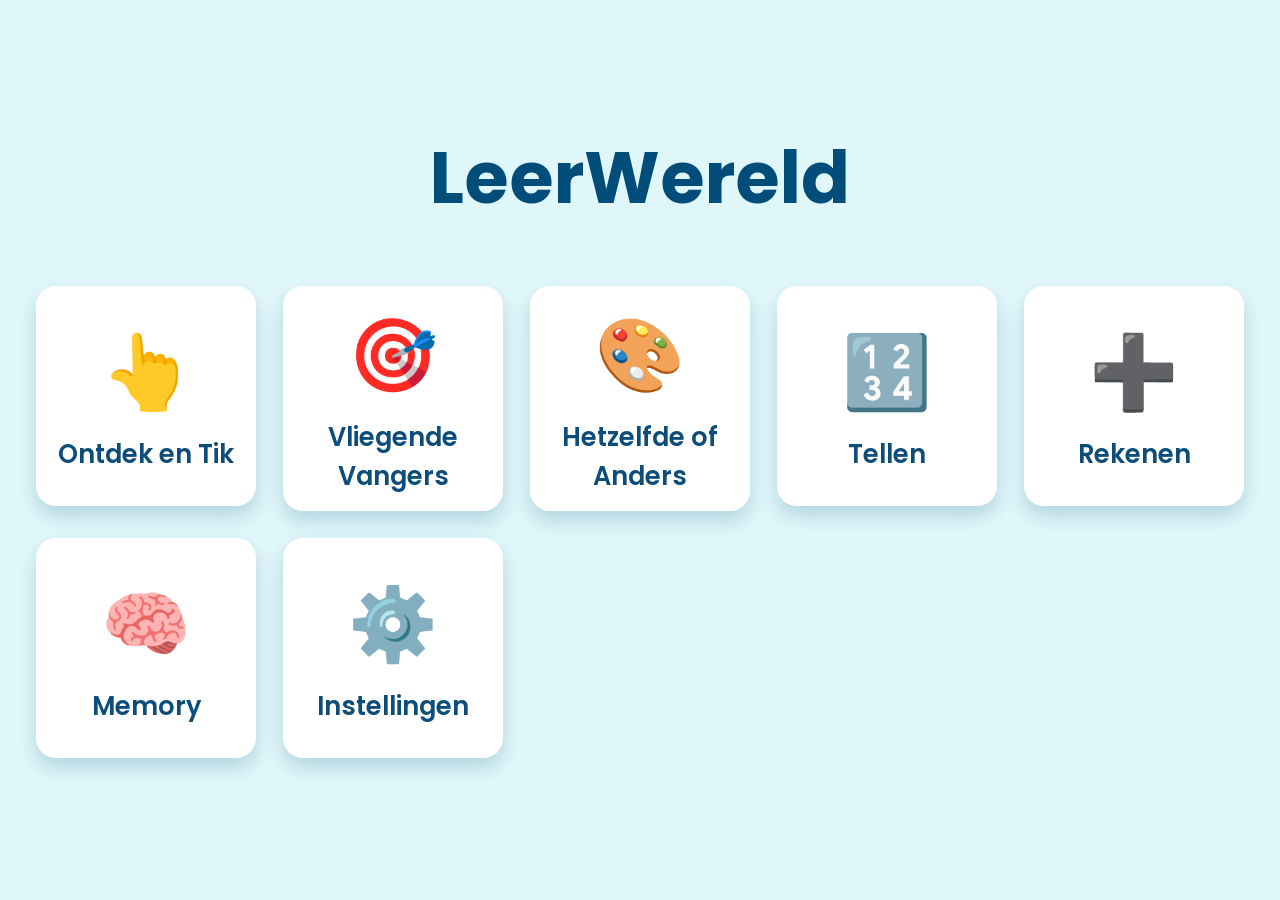
==== commit 05c7d27d: "Update Index.html Gemini V4" ====
--- a/Index.html
+++ b/Index.html
@@ -11,13 +11,11 @@
         /* --- ALGEMENE STIJLEN EN CSS VARIABELEN --- */
         :root {
             --font-family: 'Poppins', sans-serif;
-            
-            /* Standaard Thema: Zee */
             --bg-color: #e0f7fa;
             --primary-color: #0077c2;
             --secondary-color: #004d7a;
             --accent-color: #ffc107;
-            --text-color: #0d47a1;
+            --text-color: #0d4d7a;
             --card-bg: #ffffff;
             --card-shadow: rgba(0, 77, 122, 0.2);
             --highlight-border: 6px solid #ffeb3b;
@@ -33,11 +31,10 @@
         body[data-theme="spring"] { --bg-color: #e8f5e9; --primary-color: #ff80ab; --secondary-color: #f50057; --accent-color: #8bc34a; --text-color: #c51162; --card-shadow: rgba(245, 0, 87, 0.2); --bg-image: url('https://www.transparenttextures.com/patterns/flowers.png'); }
         body[data-theme="summer"] { --bg-color: #e3f2fd; --primary-color: #f57c00; --secondary-color: #0277bd; --accent-color: #ffeb3b; --text-color: #f57c00; --card-shadow: rgba(245, 124, 0, 0.2); --bg-image: url('https://www.transparenttextures.com/patterns/sun.png'); }
         body[data-theme="winter"] { --bg-color: #e0e0e0; --primary-color: #455a64; --secondary-color: #263238; --accent-color: #81d4fa; --text-color: #263238; --card-shadow: rgba(69, 90, 100, 0.2); --bg-image: url('https://www.transparenttextures.com/patterns/ice-age.png'); }
-        body[data-theme="sport"] { --bg-color: #e0f2f1; --primary-color: #00695c; --secondary-color: #004d40; --accent-color: #ffab00; --text-color: #004d40; --card-shadow: rgba(0, 77, 64, 0.2); --bg-image: url('https://www.transparenttextures.com/patterns/lined-paper.png'); } /* AANGEPAST */
-
-        /* Hoog Contrast Modus */
-        body[data-contrast="high"] { --bg-color: #000000; --primary-color: #ffffff; --secondary-color: #000000; --accent-color: #ffff00; --text-color: #ffffff; --card-bg: #000000; --card-shadow: rgba(255, 255, 255, 0.5); --highlight-border: 8px solid #00ffff; --bg-image: none; }
-        body[data-contrast="high"] .setting-button.active { background-color: var(--accent-color); color: #000000; border-color: var(--accent-color); }
+        body[data-theme="sport"] { --bg-color: #e0f2f1; --primary-color: #00695c; --secondary-color: #004d40; --accent-color: #ffab00; --text-color: #004d40; --card-shadow: rgba(0, 77, 64, 0.2); --bg-image: url('https://www.transparenttextures.com/patterns/lined-paper.png'); }
+
+        body[data-contrast="high"] { --bg-color: #000; --primary-color: #fff; --secondary-color: #000; --accent-color: #ff0; --text-color: #fff; --card-bg: #000; --card-shadow: rgba(255, 255, 255, 0.5); --highlight-border: 8px solid #0ff; --bg-image: none; }
+        body[data-contrast="high"] .setting-button.active { background-color: var(--accent-color); color: #000; border-color: var(--accent-color); }
 
         /* --- BASISSTRUCTUUR & UI ELEMENTEN --- */
         * { box-sizing: border-box; margin: 0; padding: 0; user-select: none; }
@@ -46,66 +43,60 @@
         .view { display: none; flex-grow: 1; flex-direction: column; align-items: center; justify-content: center; width: 100%; height: 100%; }
         .view.active { display: flex; }
         .main-header h1 { font-size: clamp(2.5rem, 8vmin, 5rem); font-weight: 700; color: var(--secondary-color); text-align: center; margin-bottom: 4vmin; }
-        body[data-contrast="high"] .main-header h1 { color: var(--text-color); }
-        .game-grid { display: grid; grid-template-columns: repeat(auto-fit, minmax(clamp(150px, 25vmin, 250px), 1fr)); gap: 4vmin; width: 100%; max-width: 1200px; padding: 2vmin; }
+        .game-grid { display: grid; grid-template-columns: repeat(auto-fit, minmax(clamp(150px, 20vmin, 220px), 1fr)); gap: 3vmin; width: 100%; max-width: 1400px; padding: 2vmin; }
         .game-card { background-color: var(--card-bg); border-radius: 20px; box-shadow: 0 10px 20px var(--card-shadow); aspect-ratio: 1 / 1; display: flex; flex-direction: column; align-items: center; justify-content: center; cursor: pointer; transition: transform 0.2s ease, box-shadow 0.2s ease; border: 6px solid transparent; text-align: center; padding: 1vmin; }
         .game-card:hover { transform: translateY(-5px); }
-        .game-card .icon { font-size: clamp(3rem, 10vmin, 6rem); margin-bottom: 1vmin; }
-        .game-card h2 { font-size: clamp(1rem, 3.5vmin, 1.8rem); font-weight: 600; }
+        .game-card .icon { font-size: clamp(2.5rem, 8vmin, 5rem); margin-bottom: 1vmin; }
+        .game-card h2 { font-size: clamp(1rem, 3vmin, 1.6rem); font-weight: 600; }
         .scannable.scan-highlight { outline: var(--highlight-border); outline-offset: 4px; transform: scale(1.05); box-shadow: 0 0 30px var(--accent-color); }
-        .ui-button { background-color: var(--primary-color); color: var(--card-bg); border: none; border-radius: 50%; width: clamp(50px, 10vmin, 80px); height: clamp(50px, 10vmin, 80px); font-size: clamp(24px, 5vmin, 40px); cursor: pointer; display: flex; align-items: center; justify-content: center; box-shadow: 0 4px 10px var(--card-shadow); transition: transform 0.2s ease, background-color 0.2s ease; border: 4px solid transparent; }
-        body[data-contrast="high"] .ui-button { border: 2px solid var(--accent-color); color: var(--bg-color); }
-        .ui-button:hover { transform: scale(1.1); }
-        .top-bar { position: absolute; top: 2vmin; right: 2vmin; left: 2vmin; display: flex; justify-content: space-between; z-index: 100; }
+        .ui-button { background-color: var(--primary-color); color: var(--card-bg); border: none; border-radius: 50%; width: clamp(50px, 10vmin, 80px); height: clamp(50px, 10vmin, 80px); font-size: clamp(24px, 5vmin, 40px); cursor: pointer; display: flex; align-items: center; justify-content: center; box-shadow: 0 4px 10px var(--card-shadow); transition: transform 0.2s ease; border: 4px solid transparent; }
+        .top-bar { position: absolute; top: 2vmin; right: 2vmin; left: 2vmin; display: flex; justify-content: space-between; align-items: center; z-index: 100; }
         #settings-view .settings-container { background-color: var(--card-bg); padding: 4vmin; border-radius: 20px; width: 90%; max-width: 800px; max-height: 90vh; overflow-y: auto; }
         .setting-group { margin-bottom: 3vmin; }
         .setting-group h3 { font-size: clamp(1.2rem, 4vmin, 1.8rem); margin-bottom: 1.5vmin; border-bottom: 2px solid var(--primary-color); padding-bottom: 1vmin; }
-        .setting-group p { font-size: clamp(0.9rem, 2vmin, 1.2rem); margin-top: -1vmin; margin-bottom: 1.5vmin; opacity: 0.8; }
-        .setting-options { display: flex; flex-wrap: wrap; gap: 2vmin; }
-        .setting-button { flex-grow: 1; padding: 1.5vmin 2.5vmin; border: 3px solid var(--primary-color); background-color: transparent; color: var(--primary-color); border-radius: 12px; font-size: clamp(1rem, 2.5vmin, 1.4rem); cursor: pointer; transition: background-color 0.2s ease, color 0.2s ease; }
+        .setting-options { display: flex; flex-wrap: wrap; gap: 1.5vmin; }
+        .setting-button { flex-grow: 1; padding: 1.5vmin 2.5vmin; border: 3px solid var(--primary-color); background-color: transparent; color: var(--primary-color); border-radius: 12px; font-size: clamp(1rem, 2.5vmin, 1.4rem); cursor: pointer; }
         .setting-button.active { background-color: var(--primary-color); color: var(--card-bg); }
         #game-view { padding-top: calc(10vmin + 2vmin); }
         .game-area { flex-grow: 1; width: 100%; display: flex; flex-direction: column; align-items: center; justify-content: center; position: relative; overflow: hidden; }
         .game-feedback { position: absolute; top: 50%; left: 50%; transform: translate(-50%, -50%) scale(0.5); font-size: 20vmin; opacity: 0; transition: transform 0.5s cubic-bezier(0.175, 0.885, 0.32, 1.275), opacity 0.5s ease; pointer-events: none; z-index: 200; }
         .game-feedback.show { transform: translate(-50%, -50%) scale(1); opacity: 1; }
-        .decoration { position: absolute; font-size: 10vmin; opacity: 0.1; z-index: -1; transition: opacity 0.5s ease; }
-        body[data-focus-mode="true"] .decoration { opacity: 0; }
 
         /* --- SPELSPECIFIEKE STIJLEN --- */
-        /* Doelen Vangen */
+        /* Ontdek en Tik */
+        #interactive-scene-container { width: 100%; height: 100%; position: relative; }
+        .interactive-object { position: absolute; font-size: 10vmin; cursor: pointer; transition: opacity 0.5s ease, transform 0.5s ease; }
+        .interactive-object.hidden { opacity: 0; transform: scale(0.8); pointer-events: none; }
+        @keyframes launch { 0% { transform: translateY(0); opacity: 1; } 100% { transform: translateY(-100vh); opacity: 0; } }
+        .interactive-object.animate-launch { animation: launch 1.5s ease-in forwards; }
+        @keyframes pop { 0% { transform: scale(1); } 50% { transform: scale(1.3); } 100% { transform: scale(0); opacity: 0; } }
+        .interactive-object.animate-pop { animation: pop 0.5s ease-out forwards; }
+        @keyframes drive-off { 0% { transform: translateX(0); } 100% { transform: translateX(100vw); } }
+        .interactive-object.animate-drive-off { animation: drive-off 2s linear forwards; }
+
+        /* Vliegende Vangers */
         .moving-target { position: absolute; font-size: 10vmin; cursor: pointer; transition: transform 0.2s ease; }
         .moving-target.caught { transform: scale(0); }
-        /* Tellen */
-        #counting-container { display: flex; flex-direction: column; align-items: center; gap: 3vmin; }
-        #counting-display { font-size: 15vmin; font-weight: 700; }
-        #counting-target-area { border: 5px dashed var(--primary-color); border-radius: 20px; min-height: 25vmin; width: 80%; display: flex; flex-wrap: wrap; justify-content: center; align-items: center; padding: 2vmin; gap: 2vmin; }
-        #counting-source-area { display: flex; flex-wrap: wrap; justify-content: center; gap: 2vmin; margin-top: 2vmin; }
-        .counting-object { font-size: 8vmin; cursor: pointer; transition: transform 0.2s ease; }
-        .counting-object:hover { transform: scale(1.1); }
-        /* Rekenen */
-        #math-container { text-align: center; }
-        #math-problem-area { display: flex; align-items: center; justify-content: center; gap: 2vmin; font-size: 10vmin; font-weight: 600; margin-bottom: 4vmin; }
-        .math-object-group { display: flex; flex-wrap: wrap; gap: 1vmin; }
-        .math-object { font-size: 6vmin; }
-        #math-answer-area { display: flex; gap: 3vmin; justify-content: center; }
-        .math-answer-btn { padding: 3vmin; font-size: 8vmin; font-weight: 700; border-radius: 20px; background-color: var(--card-bg); box-shadow: 0 5px 15px var(--card-shadow); cursor: pointer; min-width: 15vmin; }
+        
         /* Memory */
         #memory-grid { display: grid; gap: 2vmin; }
         .memory-card { background-color: var(--primary-color); border-radius: 15px; cursor: pointer; aspect-ratio: 1/1; position: relative; transform-style: preserve-3d; transition: transform 0.5s; }
-        .memory-card.flipped, .memory-card.matched { transform: rotateY(180deg); }
+        .memory-card.flipped, .memory-card.matched { transform: rotateY(180deg); pointer-events: none; }
         .memory-card-face { position: absolute; width: 100%; height: 100%; backface-visibility: hidden; display: flex; align-items: center; justify-content: center; font-size: 80%; }
         .memory-card-back { background-color: var(--primary-color); }
         .memory-card-front { background-color: var(--card-bg); transform: rotateY(180deg); }
+        /* Andere spelstijlen... */
     </style>
 </head>
 <body data-theme="sea" data-contrast="normal" data-focus-mode="false">
     <div class="app-container">
-        <!-- VIEWS: Hoofdmenu, Spel, Instellingen -->
+        <!-- VIEWS -->
         <div id="main-menu-view" class="view active">
             <header class="main-header"> <h1>LeerWereld</h1> </header>
             <div class="game-grid">
+                <div class="game-card scannable" data-game="interactive-scene"> <div class="icon">👆</div> <h2>Ontdek en Tik</h2> </div>
+                <div class="game-card scannable" data-game="moving-targets"> <div class="icon">🎯</div> <h2>Vliegende Vangers</h2> </div>
                 <div class="game-card scannable" data-game="same-or-different"> <div class="icon">🎨</div> <h2>Hetzelfde of Anders</h2> </div>
-                <div class="game-card scannable" data-game="moving-targets"> <div class="icon">🎯</div> <h2>Doelen Vangen</h2> </div>
                 <div class="game-card scannable" data-game="counting"> <div class="icon">🔢</div> <h2>Tellen</h2> </div>
                 <div class="game-card scannable" data-game="math"> <div class="icon">➕</div> <h2>Rekenen</h2> </div>
                 <div class="game-card scannable" data-game="memory"> <div class="icon">🧠</div> <h2>Memory</h2> </div>
@@ -123,72 +114,10 @@
         </div>
         <div id="settings-view" class="view">
              <div class="top-bar"> <button id="close-settings-button" class="ui-button scannable" aria-label="Sluit instellingen">◀</button> </div>
-            <div class="settings-container">
-                <h2>Instellingen</h2>
-                <div class="setting-group">
-                    <h3>Thema</h3>
-                    <div id="theme-options" class="setting-options">
-                        <button class="setting-button scannable" data-setting="theme" data-value="sea">Zee</button>
-                        <button class="setting-button scannable" data-setting="theme" data-value="jungle">Jungle</button>
-                        <button class="setting-button scannable" data-setting="theme" data-value="farm">Boerderij</button>
-                        <button class="setting-button scannable" data-setting="theme" data-value="space">Ruimte</button>
-                        <button class="setting-button scannable" data-setting="theme" data-value="spring">Lente</button>
-                        <button class="setting-button scannable" data-setting="theme" data-value="summer">Zomer</button>
-                        <button class="setting-button scannable" data-setting="theme" data-value="autumn">Herfst</button>
-                        <button class="setting-button scannable" data-setting="theme" data-value="winter">Winter</button>
-                        <button class="setting-button scannable" data-setting="theme" data-value="christmas">Kerst</button>
-                        <button class="setting-button scannable" data-setting="theme" data-value="sport">Sport</button>
-                    </div>
-                </div>
-                <!-- Andere instellingengroepen blijven hier ongewijzigd -->
-                 <div class="setting-group">
-                    <h3>Toegankelijkheid</h3>
-                    <div id="input-mode-options" class="setting-options">
-                        <button class="setting-button scannable" data-setting="inputMode" data-value="touch">Touch/Muis</button>
-                        <button class="setting-button scannable" data-setting="inputMode" data-value="one-button">Eénknops</button>
-                        <button class="setting-button scannable" data-setting="inputMode" data-value="two-button">Tweeknops</button>
-                    </div>
-                    <div class="slider-container" style="margin-top: 2vmin;">
-                        <label for="scan-speed-slider">Scansnelheid:</label>
-                        <input type="range" id="scan-speed-slider" class="scannable" min="1" max="5" step="0.5" data-setting="scanSpeed">
-                        <span id="scan-speed-value">3.0s</span>
-                    </div>
-                </div>
-                <div class="setting-group">
-                    <h3>Scan Modus</h3>
-                    <p>Kies welke elementen worden opgenomen in de scan. 'Enkel Spel' is ideaal voor focus, maar verbergt de terug- en instellingenknoppen uit de scan.</p>
-                    <div id="scan-scope-options" class="setting-options">
-                        <button class="setting-button scannable" data-setting="scanScope" data-value="full">Volledige Controle</button>
-                        <button class="setting-button scannable" data-setting="scanScope" data-value="game-only">Enkel Spel</button>
-                    </div>
-                </div>
-                 <div class="setting-group">
-                    <h3>Visueel</h3>
-                    <div id="visual-options" class="setting-options">
-                         <button class="setting-button scannable" data-setting="focusMode" data-value="false">Standaard</button>
-                         <button class="setting-button scannable" data-setting="focusMode" data-value="true">Focus Modus</button>
-                         <button class="setting-button scannable" data-setting="contrast" data-value="normal">Normaal Contrast</button>
-                         <button class="setting-button scannable" data-setting="contrast" data-value="high">Hoog Contrast</button>
-                    </div>
-                </div>
-                <div class="setting-group">
-                    <h3>Feedback</h3>
-                    <div id="feedback-options" class="setting-options">
-                         <button class="setting-button scannable" data-setting="feedbackMode" data-value="both">Visueel & Auditief</button>
-                         <button class="setting-button scannable" data-setting="feedbackMode" data-value="visual">Alleen Visueel</button>
-                         <button class="setting-button scannable" data-setting="feedbackMode" data-value="audio">Alleen Auditief</button>
-                    </div>
-                </div>
-                 <div class="setting-group">
-                    <h3>Stem (TTS)</h3>
-                    <div id="tts-voice-options" class="setting-options">
-                         <button class="setting-button scannable" data-setting="voice" data-value="female">Vrouwenstem</button>
-                         <button class="setting-button scannable" data-setting="voice" data-value="male">Mannenstem</button>
-                    </div>
-                </div>
-            </div>
+             <div class="settings-container">
+                <!-- Instellingen blijven ongewijzigd -->
+             </div>
         </div>
-        <div class="decoration" style="top: 10%; left: 5%;">🌊</div><div class="decoration" style="bottom: 15%; right: 10%;">🐠</div><div class="decoration" style="top: 20%; right: 20%;">🐙</div><div class="decoration" style="bottom: 5%; left: 25%;">⭐</div>
     </div>
 
     <script type="module">
@@ -196,128 +125,70 @@
         const AppState = { currentView: 'main-menu-view', previousView: null, activeGame: null, activeLevel: 1 };
         const DOM = {
             views: document.querySelectorAll('.view'),
-            gameView: document.getElementById('game-view'),
             gameArea: document.querySelector('.game-area'),
             gameFeedback: document.querySelector('.game-feedback'),
             levelSelector: document.getElementById('game-level-selector'),
-            body: document.body
+            body: document.body,
+            settingsContainer: document.querySelector('#settings-view .settings-container')
         };
-
+        // Omdat de settings HTML hier niet herhaald wordt, injecteren we het voor de JS
+        DOM.settingsContainer.innerHTML = `<h2>Instellingen</h2>
+            <div class="setting-group"><h3>Thema</h3><div id="theme-options" class="setting-options"><button class="setting-button scannable" data-setting="theme" data-value="sea">Zee</button><button class="setting-button scannable" data-setting="theme" data-value="jungle">Jungle</button><button class="setting-button scannable" data-setting="theme" data-value="farm">Boerderij</button><button class="setting-button scannable" data-setting="theme" data-value="space">Ruimte</button><button class="setting-button scannable" data-setting="theme" data-value="spring">Lente</button><button class="setting-button scannable" data-setting="theme" data-value="summer">Zomer</button><button class="setting-button scannable" data-setting="theme" data-value="autumn">Herfst</button><button class="setting-button scannable" data-setting="theme" data-value="winter">Winter</button><button class="setting-button scannable" data-setting="theme" data-value="christmas">Kerst</button><button class="setting-button scannable" data-setting="theme" data-value="sport">Sport</button></div></div>
+            <div class="setting-group"><h3>Toegankelijkheid</h3><div id="input-mode-options" class="setting-options"><button class="setting-button scannable" data-setting="inputMode" data-value="touch">Touch/Muis</button><button class="setting-button scannable" data-setting="inputMode" data-value="one-button">Eénknops</button><button class="setting-button scannable" data-setting="inputMode" data-value="two-button">Tweeknops</button></div><div class="slider-container" style="margin-top:2vmin;"><label for="scan-speed-slider">Scansnelheid:</label><input type="range" id="scan-speed-slider" class="scannable" min="1" max="5" step="0.5" data-setting="scanSpeed"><span id="scan-speed-value">3.0s</span></div></div>
+            <div class="setting-group"><h3>Scan Modus</h3><p>Kies welke elementen worden opgenomen in de scan.</p><div id="scan-scope-options" class="setting-options"><button class="setting-button scannable" data-setting="scanScope" data-value="full">Volledige Controle</button><button class="setting-button scannable" data-setting="scanScope" data-value="game-only">Enkel Spel</button></div></div>
+            <div class="setting-group"><h3>Visueel</h3><div id="visual-options" class="setting-options"><button class="setting-button scannable" data-setting="focusMode" data-value="false">Standaard</button><button class="setting-button scannable" data-setting="focusMode" data-value="true">Focus</button><button class="setting-button scannable" data-setting="contrast" data-value="normal">Normaal</button><button class="setting-button scannable" data-setting="contrast" data-value="high">Hoog Contrast</button></div></div>
+            <div class="setting-group"><h3>Feedback</h3><div id="feedback-options" class="setting-options"><button class="setting-button scannable" data-setting="feedbackMode" data-value="both">Alles</button><button class="setting-button scannable" data-setting="feedbackMode" data-value="visual">Visueel</button><button class="setting-button scannable" data-setting="feedbackMode" data-value="audio">Auditief</button></div></div>
+            <div class="setting-group"><h3>Stem (TTS)</h3><div id="tts-voice-options" class="setting-options"><button class="setting-button scannable" data-setting="voice" data-value="female">Vrouw</button><button class="setting-button scannable" data-setting="voice" data-value="male">Man</button></div></div>`;
+        
         // --- HULPFUNCTIES ---
         const Utils = {
             getThemeItems: () => {
-                const theme = Settings.state.theme;
                 const themes = {
-                    sea: { name: 'vis', items: ['🐠', '🦀', '🐙', '🐳', '🐬', '⭐'] },
-                    jungle: { name: 'aap', items: ['🐵', '🦁', '🐘', '🐍', '🦜', '🍌'] },
-                    farm: { name: 'koe', items: ['🐮', '🐷', '🐔', '🐑', '🐴', '🚜'] },
-                    space: { name: 'raket', items: ['🚀', '👽', '🪐', '⭐', '☄️', '🛰️'] },
-                    christmas: { name: 'kerstboom', items: ['🎄', '🎅', '🦌', '🎁', '🔔', '⛄'] },
-                    autumn: { name: 'blad', items: ['🍁', '🍂', '🍄', '🎃', '🐿️', '🌰'] },
-                    spring: { name: 'bloem', items: ['🌸', '🌷', '🦋', '🐞', '🌱', '🐣'] },
-                    summer: { name: 'zon', items: ['☀️', '🍦', '🏖️', '🍉', '🕶️', '⛵'] },
-                    winter: { name: 'sneeuwvlok', items: ['❄️', '🧤', '🧣', '⛸️', '🥶', '🧥'] },
-                    sport: { name: 'bal', items: ['⚽', '🏀', '🏈', '⚾', '🎾', '🏆'] }
+                    sea: { name: 'vis', items: ['🐠', '🦀', '🐙', '🐳', '🐬', '⭐'], scenes: {pop: '🐙', drive: '🐠'} },
+                    jungle: { name: 'aap', items: ['🐵', '🦁', '🐘', '🐍', '🦜', '🍌'], scenes: {pop: '🍌', drive: '🦁'} },
+                    farm: { name: 'koe', items: ['🐮', '🐷', '🐔', '🐑', '🐴', '🚜'], scenes: {pop: '🐔', drive: '🚜'} },
+                    space: { name: 'raket', items: ['🚀', '👽', '🪐', '⭐', '☄️', '🛰️'], scenes: {pop: '👽', launch: '🚀'} },
+                    christmas: { name: 'kerstboom', items: ['🎄', '🎅', '🦌', '🎁', '🔔', '⛄'], scenes: {pop: '🎁', drive: '🎅'} },
+                    autumn: { name: 'blad', items: ['🍁', '🍂', '🍄', '🎃', '🐿️', '🌰'], scenes: {pop: '🎃', drive: '🐿️'} },
+                    spring: { name: 'bloem', items: ['🌸', '🌷', '🦋', '🐞', '🌱', '🐣'], scenes: {pop: '🐣', drive: '🦋'} },
+                    summer: { name: 'zon', items: ['☀️', '🍦', '🏖️', '🍉', '🕶️', '⛵'], scenes: {pop: '🍉', drive: '⛵'} },
+                    winter: { name: 'sneeuwvlok', items: ['❄️', '🧤', '🧣', '⛸️', '🥶', '🧥'], scenes: {pop: '⛄', drive: '⛸️'} },
+                    sport: { name: 'bal', items: ['⚽', '🏀', '🏈', '⚾', '🎾', '🏆'], scenes: {pop: '⚽', drive: '🏆'} }
                 };
-                return themes[theme] || themes['sea'];
+                return themes[Settings.state.theme] || themes['sea'];
             },
             shuffleArray: (array) => array.sort(() => Math.random() - 0.5)
         };
         
-        // --- 1. SETTINGS MODULE (ongewijzigd) ---
-        const Settings = {
-            state: { theme: 'sea', inputMode: 'touch', scanSpeed: 3.0, scanScope: 'full', focusMode: false, contrast: 'normal', feedbackMode: 'both', voice: 'female' },
-            init() { this.load(); this.applyAll(); this.updateUI(); /* ... event listeners ... */ 
-                document.getElementById('theme-options').addEventListener('click', e => this.handleButtonClick(e, 'theme'));
-                document.getElementById('input-mode-options').addEventListener('click', e => this.handleButtonClick(e, 'inputMode'));
-                document.getElementById('scan-scope-options').addEventListener('click', e => this.handleButtonClick(e, 'scanScope'));
-                document.getElementById('visual-options').addEventListener('click', e => { if(e.target.dataset.setting) this.handleButtonClick(e, e.target.dataset.setting); });
-                document.getElementById('feedback-options').addEventListener('click', e => this.handleButtonClick(e, 'feedbackMode'));
-                document.getElementById('tts-voice-options').addEventListener('click', e => this.handleButtonClick(e, 'voice'));
-                const scanSlider = document.getElementById('scan-speed-slider');
-                scanSlider.addEventListener('input', e => { this.state.scanSpeed = parseFloat(e.target.value); document.getElementById('scan-speed-value').textContent = `${this.state.scanSpeed.toFixed(1)}s`; });
-                scanSlider.addEventListener('change', () => this.save());
+        // --- SETTINGS, ACCESSIBILITY, TTS, NAVIGATION (Logica ongewijzigd) ---
+        const Settings = { state: { theme: 'sea', inputMode: 'touch', scanSpeed: 3.0, scanScope: 'full', focusMode: false, contrast: 'normal', feedbackMode: 'both', voice: 'female' }, init() { this.load(); this.applyAll(); this.updateUI(); DOM.settingsContainer.addEventListener('click', e => { const btn = e.target.closest('.setting-button'); if(btn && btn.dataset.setting) this.handleButtonClick(e, btn.dataset.setting); }); const scanSlider = document.getElementById('scan-speed-slider'); scanSlider.addEventListener('input', e => { this.state.scanSpeed = parseFloat(e.target.value); document.getElementById('scan-speed-value').textContent = `${this.state.scanSpeed.toFixed(1)}s`; }); scanSlider.addEventListener('change', () => this.save()); }, handleButtonClick(event, key) { const btn = event.target.closest('.setting-button'); if (!btn) return; const val = btn.dataset.value; this.state[key] = val === 'true' ? true : (val === 'false' ? false : val); this.apply(key); this.updateUI(); this.save(); TTS.speak(btn.textContent); Accessibility.restartScanIfActive(); }, save() { localStorage.setItem('leerwereld_settings', JSON.stringify(this.state)); }, load() { const saved = localStorage.getItem('leerwereld_settings'); if (saved) { this.state = { ...this.state, ...JSON.parse(saved) }; } }, apply(key) { DOM.body.dataset[key] = this.state[key]; if (key === 'inputMode') Accessibility.setInputMode(this.state.inputMode); if (key === 'scanScope') Accessibility.restartScanIfActive(); }, applyAll() { for (const key in this.state) this.apply(key); }, updateUI() { document.querySelectorAll('.setting-button').forEach(btn => btn.classList.toggle('active', String(this.state[btn.dataset.setting]) === btn.dataset.value)); document.getElementById('scan-speed-slider').value = this.state.scanSpeed; document.getElementById('scan-speed-value').textContent = `${this.state.scanSpeed.toFixed(1)}s`; } };
+        const Accessibility = { scanInterval: null, scannableElements: [], currentIndex: -1, inputMode: 'touch', isSwitchDown: false, init() { this.setInputMode(Settings.state.inputMode); window.addEventListener('keydown', this.handleKeyPress.bind(this)); window.addEventListener('keyup', this.handleKeyUp.bind(this)); }, setInputMode(mode) { this.inputMode = mode; this.stopScan(); if (mode !== 'touch') this.startScan(); }, restartScanIfActive() { if (this.inputMode !== 'touch') { this.stopScan(); this.startScan(); } }, startScan() { if (this.inputMode === 'touch') return; const scope = Settings.state.scanScope === 'full' ? '.scannable' : '.game-area .scannable'; this.scannableElements = Array.from(document.querySelector('.view.active').querySelectorAll(scope)); if (this.scannableElements.length === 0) return; this.currentIndex = -1; if (this.inputMode === 'one-button') { this.scanInterval = setInterval(() => this.scanNext(), Settings.state.scanSpeed * 1000); this.scanNext(); } else this.scanNext(); }, stopScan() { clearInterval(this.scanInterval); this.scanInterval = null; this.scannableElements.forEach(el => el.classList.remove('scan-highlight')); this.currentIndex = -1; }, highlightCurrent() { this.scannableElements.forEach((el, index) => el.classList.toggle('scan-highlight', index === this.currentIndex)); }, scanNext() { this.currentIndex = (this.currentIndex + 1) % this.scannableElements.length; this.highlightCurrent(); }, activateCurrent() { if (this.currentIndex > -1 && this.scannableElements[this.currentIndex]) this.scannableElements[this.currentIndex].click(); }, handleKeyPress(e) { if (!['Space', 'ArrowRight', 'Enter'].includes(e.code)) return; e.preventDefault(); if (this.isSwitchDown) return; this.isSwitchDown = true; if (this.inputMode === 'one-button' && e.code === 'Space') this.activateCurrent(); else if (this.inputMode === 'two-button') { if (e.code === 'ArrowRight') this.scanNext(); else if (['Enter', 'Space'].includes(e.code)) this.activateCurrent(); } }, handleKeyUp(e) { if (['Space', 'ArrowRight', 'Enter'].includes(e.code)) this.isSwitchDown = false; } };
+        const TTS = { voices: [], init() { speechSynthesis.onvoiceschanged = () => { this.voices = speechSynthesis.getVoices().filter(v => v.lang.startsWith('nl')); }; }, speak(text) { if (Settings.state.feedbackMode === 'visual' || !text) return; speechSynthesis.cancel(); const utt = new SpeechSynthesisUtterance(text); const isMale = Settings.state.voice === 'male'; const voice = this.voices.find(v => (isMale ? (v.name.includes('Maarten') || v.gender === 'male') : (v.name.includes('Lotte') || v.gender === 'female'))); utt.voice = voice || this.voices[0]; utt.lang = 'nl-NL'; speechSynthesis.speak(utt); } };
+        const Navigation = { init() { document.querySelector('.game-grid').addEventListener('click', e => { const card = e.target.closest('.game-card'); if (!card) return; if (card.id === 'open-settings-from-main') { this.showView('settings-view'); return; } const gameId = card.dataset.game; if (gameId) { AppState.activeLevel = 1; GameController.loadGame(gameId); this.showView('game-view'); } }); document.getElementById('back-to-main-button').addEventListener('click', () => { GameController.unloadGame(); this.showView('main-menu-view'); }); document.getElementById('open-settings-from-game').addEventListener('click', () => this.showView('settings-view')); document.getElementById('close-settings-button').addEventListener('click', () => this.showView(AppState.previousView || 'main-menu-view')); DOM.levelSelector.addEventListener('click', e => { const btn = e.target.closest('.setting-button'); if(btn) { AppState.activeLevel = parseInt(btn.dataset.level); GameController.loadGame(AppState.activeGame); }}); }, showView(viewId) { AppState.previousView = AppState.currentView; AppState.currentView = viewId; DOM.views.forEach(v => v.classList.toggle('active', v.id === viewId)); Accessibility.stopScan(); setTimeout(() => Accessibility.startScan(), 100); } };
+        
+        // --- GAME CONTROLLER ---
+        const GameController = { loadGame(gameId) { this.unloadGame(); AppState.activeGame = gameId; const game = Games[gameId]; if (game) { this.setupLevelSelector(game.levels); game.create(AppState.activeLevel); TTS.speak(`${game.name}, niveau ${AppState.activeLevel}.`); } }, unloadGame() { if (AppState.activeGame && Games[AppState.activeGame].destroy) Games[AppState.activeGame].destroy(); AppState.activeGame = null; DOM.gameArea.innerHTML = ''; DOM.levelSelector.innerHTML = ''; }, showFeedback(isCorrect) { if (Settings.state.feedbackMode !== 'audio') { DOM.gameFeedback.textContent = isCorrect ? '👍' : '🤔'; DOM.gameFeedback.classList.add('show'); setTimeout(() => DOM.gameFeedback.classList.remove('show'), 1000); } TTS.speak(isCorrect ? 'Goed zo!' : 'Probeer het nog eens.'); }, setupLevelSelector(levels) { DOM.levelSelector.innerHTML = levels.map((_, i) => `<button class="setting-button scannable ${i + 1 === AppState.activeLevel ? 'active' : ''}" data-level="${i + 1}">${i + 1}</button>`).join(''); } };
+
+        // --- GAME DEFINITIES ---
+        const Games = {
+            'interactive-scene': {
+                name: "Ontdek en Tik", levels: [{}, {}, {}],
+                create() { DOM.gameArea.innerHTML = `<div id="interactive-scene-container"></div>`; this.setupLevel(); DOM.gameArea.addEventListener('click', this.handleClick.bind(this)); },
+                setupLevel() { const container = DOM.gameArea.querySelector('#interactive-scene-container'); container.innerHTML = ''; const items = Utils.getThemeItems().scenes; const positions = [{top: '20%', left: '15%'}, {top: '50%', left: '60%'}, {top: '30%', left: '40%'}, {top: '65%', left: '10%'}]; Object.entries(items).forEach(([type, item], index) => { const pos = positions[index % positions.length]; const el = document.createElement('div'); el.className = 'interactive-object scannable'; el.textContent = item; el.style.top = pos.top; el.style.left = pos.left; el.dataset.animation = `animate-${type}`; container.appendChild(el); }); Accessibility.restartScanIfActive(); },
+                handleClick(e) { const target = e.target.closest('.interactive-object'); if (!target || target.classList.contains('hidden')) return; TTS.speak('Weg!'); target.classList.add(target.dataset.animation); target.classList.add('hidden'); setTimeout(() => { target.classList.remove(target.dataset.animation); target.classList.remove('hidden'); }, 3000); }
             },
-            handleButtonClick(event, key) { const btn = event.target.closest('.setting-button'); if (!btn) return; const val = btn.dataset.value; this.state[key] = val === 'true' ? true : (val === 'false' ? false : val); this.apply(key); this.updateUI(); this.save(); TTS.speak(btn.textContent); Accessibility.restartScanIfActive(); },
-            save() { localStorage.setItem('leerwereld_settings', JSON.stringify(this.state)); },
-            load() { const saved = localStorage.getItem('leerwereld_settings'); if (saved) { this.state = { ...this.state, ...JSON.parse(saved) }; } },
-            apply(key) { switch (key) { case 'theme': DOM.body.dataset.theme = this.state.theme; break; case 'contrast': DOM.body.dataset.contrast = this.state.contrast; break; case 'focusMode': DOM.body.dataset.focusMode = this.state.focusMode; break; case 'inputMode': Accessibility.setInputMode(this.state.inputMode); break; case 'scanScope': Accessibility.restartScanIfActive(); break; } },
-            applyAll() { for (const key in this.state) this.apply(key); },
-            updateUI() { document.querySelectorAll('.setting-button').forEach(btn => btn.classList.toggle('active', String(this.state[btn.dataset.setting]) === btn.dataset.value)); const slider = document.getElementById('scan-speed-slider'); slider.value = this.state.scanSpeed; document.getElementById('scan-speed-value').textContent = `${this.state.scanSpeed.toFixed(1)}s`; }
-        };
-
-        // --- 2. ACCESSIBILITY MODULE (ongewijzigd) ---
-        const Accessibility = {
-            scanInterval: null, scannableElements: [], currentIndex: -1, inputMode: 'touch', isSwitchDown: false,
-            init() { this.setInputMode(Settings.state.inputMode); window.addEventListener('keydown', this.handleKeyPress.bind(this)); window.addEventListener('keyup', this.handleKeyUp.bind(this)); },
-            setInputMode(mode) { this.inputMode = mode; this.stopScan(); if (mode !== 'touch') this.startScan(); },
-            restartScanIfActive() { if (this.inputMode !== 'touch') { this.stopScan(); this.startScan(); } },
-            startScan() { if (this.inputMode === 'touch') return; const scope = Settings.state.scanScope === 'full' ? '.scannable' : '.game-area .scannable'; this.scannableElements = Array.from(document.querySelector('.view.active').querySelectorAll(scope)); if (this.scannableElements.length === 0) return; this.currentIndex = 0; this.highlightCurrent(); if (this.inputMode === 'one-button') this.scanInterval = setInterval(() => this.scanNext(), Settings.state.scanSpeed * 1000); },
-            stopScan() { clearInterval(this.scanInterval); this.scanInterval = null; this.scannableElements.forEach(el => el.classList.remove('scan-highlight')); this.currentIndex = -1; },
-            highlightCurrent() { this.scannableElements.forEach((el, index) => el.classList.toggle('scan-highlight', index === this.currentIndex)); },
-            scanNext() { this.currentIndex = (this.currentIndex + 1) % this.scannableElements.length; this.highlightCurrent(); },
-            activateCurrent() { if (this.currentIndex > -1 && this.scannableElements[this.currentIndex]) this.scannableElements[this.currentIndex].click(); },
-            handleKeyPress(e) { if (!['Space', 'ArrowRight', 'Enter'].includes(e.code)) return; e.preventDefault(); if (this.isSwitchDown) return; this.isSwitchDown = true; if (this.inputMode === 'one-button' && e.code === 'Space') this.activateCurrent(); else if (this.inputMode === 'two-button') { if (e.code === 'ArrowRight') this.scanNext(); else if (['Enter', 'Space'].includes(e.code)) this.activateCurrent(); } },
-            handleKeyUp(e) { if (['Space', 'ArrowRight', 'Enter'].includes(e.code)) this.isSwitchDown = false; }
-        };
-
-        // --- 3. TEXT-TO-SPEECH (TTS) MODULE (ongewijzigd) ---
-        const TTS = {
-            voices: [], init() { speechSynthesis.onvoiceschanged = () => { this.voices = speechSynthesis.getVoices().filter(v => v.lang.startsWith('nl')); }; },
-            speak(text) { if (Settings.state.feedbackMode === 'visual' || !text) return; speechSynthesis.cancel(); const utt = new SpeechSynthesisUtterance(text); const isMale = Settings.state.voice === 'male'; const voice = this.voices.find(v => (isMale ? (v.name.includes('Maarten') || v.gender === 'male') : (v.name.includes('Lotte') || v.gender === 'female'))); utt.voice = voice || this.voices[0]; utt.lang = 'nl-NL'; speechSynthesis.speak(utt); }
-        };
-
-        // --- 4. NAVIGATION / VIEW MANAGER ---
-        const Navigation = {
-            init() {
-                document.querySelector('.game-grid').addEventListener('click', e => { const card = e.target.closest('.game-card'); if (!card) return; if (card.id === 'open-settings-from-main') { this.showView('settings-view'); return; } const gameId = card.dataset.game; if (gameId) { AppState.activeLevel = 1; GameController.loadGame(gameId); this.showView('game-view'); } });
-                document.getElementById('back-to-main-button').addEventListener('click', () => { GameController.unloadGame(); this.showView('main-menu-view'); });
-                document.getElementById('open-settings-from-game').addEventListener('click', () => this.showView('settings-view'));
-                document.getElementById('close-settings-button').addEventListener('click', () => this.showView(AppState.previousView || 'main-menu-view'));
-                DOM.levelSelector.addEventListener('click', e => { const btn = e.target.closest('.setting-button'); if(btn) { AppState.activeLevel = parseInt(btn.dataset.level); GameController.loadGame(AppState.activeGame); }});
-            },
-            showView(viewId) { AppState.previousView = AppState.currentView; AppState.currentView = viewId; DOM.views.forEach(v => v.classList.toggle('active', v.id === viewId)); Accessibility.stopScan(); setTimeout(() => Accessibility.startScan(), 100); }
-        };
-        
-        // --- 5. GAME CONTROLLER ---
-        const GameController = {
-            loadGame(gameId) { this.unloadGame(); AppState.activeGame = gameId; DOM.gameArea.innerHTML = ''; const game = Games[gameId]; if (game) { this.setupLevelSelector(game.levels); game.create(AppState.activeLevel); TTS.speak(`${game.name}, niveau ${AppState.activeLevel}.`); } else { DOM.gameArea.innerHTML = `<p>Spel "${gameId}" niet gevonden.</p>`; } },
-            unloadGame() { if (AppState.activeGame && Games[AppState.activeGame].destroy) Games[AppState.activeGame].destroy(); AppState.activeGame = null; DOM.gameArea.innerHTML = ''; DOM.levelSelector.innerHTML = ''; },
-            showFeedback(isCorrect) { if (Settings.state.feedbackMode !== 'audio') { DOM.gameFeedback.textContent = isCorrect ? '👍' : '🤔'; DOM.gameFeedback.classList.add('show'); setTimeout(() => DOM.gameFeedback.classList.remove('show'), 1000); } TTS.speak(isCorrect ? 'Goed zo!' : 'Probeer het nog eens.'); },
-            setupLevelSelector(levels) { DOM.levelSelector.innerHTML = levels.map((_, i) => `<button class="setting-button scannable ${i + 1 === AppState.activeLevel ? 'active' : ''}" data-level="${i + 1}">${i + 1}</button>`).join(''); }
-        };
-
-        // --- 6. GAME DEFINITIES ---
-        const Games = {
-            'same-or-different': { name: "Hetzelfde of Anders", levels: [{}, {}, {}], create() { DOM.gameArea.innerHTML = `<div id="sod-container" style="text-align:center;"><h2>Zoek dezelfde</h2><div id="sod-reference-area"></div><div id="sod-choice-area"></div></div>`; this.setupLevel(); DOM.gameArea.querySelector('#sod-choice-area').addEventListener('click', e => { const card = e.target.closest('.sod-choice-card'); if(card) this.checkAnswer(card.dataset.value); }); }, setupLevel() { const { items } = Utils.getThemeItems(); this.correctAnswer = items[Math.floor(Math.random() * items.length)]; document.getElementById('sod-reference-area').innerHTML = `<div class="sod-object">${this.correctAnswer}</div>`; const choices = [this.correctAnswer]; while (choices.length < 3) { const obj = items[Math.floor(Math.random() * items.length)]; if (!choices.includes(obj)) choices.push(obj); } Utils.shuffleArray(choices); document.getElementById('sod-choice-area').innerHTML = choices.map(c => `<div class="sod-choice-card scannable" data-value="${c}"><div class="sod-object">${c}</div></div>`).join(''); Accessibility.restartScanIfActive(); }, checkAnswer(val) { if (val === this.correctAnswer) { GameController.showFeedback(true); setTimeout(() => this.setupLevel(), 1500); } else { GameController.showFeedback(false); } } },
-            'moving-targets': {
-                name: "Doelen Vangen", levels: [{n: 3, spd: 1}, {n: 5, spd: 2}, {n: 7, spd: 3}],
-                targets: [], animationFrameId: null,
-                create(level) { this.config = this.levels[level - 1]; for (let i = 0; i < this.config.n; i++) this.addTarget(); this.gameLoop(); },
-                destroy() { cancelAnimationFrame(this.animationFrameId); this.targets = []; },
-                addTarget() { const el = document.createElement('div'); el.className = 'moving-target scannable'; el.textContent = Utils.getThemeItems().items[Math.floor(Math.random() * 6)]; const size = DOM.gameArea.getBoundingClientRect(); el.style.left = `${Math.random() * (size.width - 80)}px`; el.style.top = `${Math.random() * (size.height - 80)}px`; DOM.gameArea.appendChild(el); const target = { el, x: parseFloat(el.style.left), y: parseFloat(el.style.top), dx: (Math.random() - 0.5) * this.config.spd, dy: (Math.random() - 0.5) * this.config.spd }; el.addEventListener('click', () => { el.classList.add('caught'); TTS.speak('Gepakt!'); setTimeout(() => { el.remove(); this.targets.splice(this.targets.indexOf(target), 1); this.addTarget(); Accessibility.restartScanIfActive(); }, 300); }); this.targets.push(target); },
-                gameLoop() { const size = DOM.gameArea.getBoundingClientRect(); this.targets.forEach(t => { t.x += t.dx; t.y += t.dy; if (t.x <= 0 || t.x >= size.width - 80) t.dx *= -1; if (t.y <= 0 || t.y >= size.height - 80) t.dy *= -1; t.el.style.left = `${t.x}px`; t.el.style.top = `${t.y}px`; }); this.animationFrameId = requestAnimationFrame(this.gameLoop.bind(this)); }
-            },
-            'counting': {
-                name: "Tellen", levels: [{max: 3}, {max: 5}, {max: 10}],
-                create(level) { this.config = this.levels[level - 1]; DOM.gameArea.innerHTML = `<div id="counting-container"><h2>Tel tot: <span id="counting-display"></span></h2><div id="counting-target-area"></div><div id="counting-source-area"></div></div>`; this.setupLevel(); DOM.gameArea.querySelector('#counting-source-area').addEventListener('click', this.handleSourceClick.bind(this)); },
-                setupLevel() { this.targetNumber = Math.floor(Math.random() * this.config.max) + 1; this.currentCount = 0; document.getElementById('counting-display').textContent = this.targetNumber; document.getElementById('counting-target-area').innerHTML = ''; const sourceArea = document.getElementById('counting-source-area'); sourceArea.innerHTML = ''; const item = Utils.getThemeItems().items[0]; for (let i = 0; i < this.config.max; i++) sourceArea.innerHTML += `<div class="counting-object scannable">${item}</div>`; TTS.speak(`Tel ${this.targetNumber} ${Utils.getThemeItems().name}s.`); Accessibility.restartScanIfActive(); },
-                handleSourceClick(e) { const target = e.target.closest('.counting-object'); if (!target || this.currentCount >= this.targetNumber) return; target.remove(); document.getElementById('counting-target-area').innerHTML += `<div class="counting-object">${target.textContent}</div>`; this.currentCount++; TTS.speak(this.currentCount); if (this.currentCount === this.targetNumber) { GameController.showFeedback(true); setTimeout(() => this.setupLevel(), 1500); } Accessibility.restartScanIfActive(); }
-            },
-            'math': {
-                name: "Rekenen", levels: [{max: 5}, {max: 10}, {max: 20}],
-                create(level) { this.config = this.levels[level - 1]; DOM.gameArea.innerHTML = `<div id="math-container"><div id="math-problem-area"></div><div id="math-answer-area"></div></div>`; this.setupLevel(); DOM.gameArea.querySelector('#math-answer-area').addEventListener('click', e => { const btn = e.target.closest('.math-answer-btn'); if(btn) this.checkAnswer(parseInt(btn.textContent)); }); },
-                setupLevel() { const n1 = Math.ceil(Math.random() * this.config.max); const n2 = Math.ceil(Math.random() * (this.config.max - n1)); this.answer = n1 + n2; const item = Utils.getThemeItems().items[0]; const createGroup = n => `<div class="math-object-group">${Array(n).fill(`<div class="math-object">${item}</div>`).join('')}</div>`; document.getElementById('math-problem-area').innerHTML = `${createGroup(n1)} <span>+</span> ${createGroup(n2)} <span>=</span> <span>?</span>`; const answers = [this.answer]; while (answers.length < 3) { const wrong = Math.floor(Math.random() * this.config.max) + 1; if (!answers.includes(wrong)) answers.push(wrong); } Utils.shuffleArray(answers); document.getElementById('math-answer-area').innerHTML = answers.map(a => `<button class="math-answer-btn scannable">${a}</button>`).join(''); TTS.speak(`${n1} plus ${n2} is?`); Accessibility.restartScanIfActive(); },
-                checkAnswer(val) { if (val === this.answer) { GameController.showFeedback(true); setTimeout(() => this.setupLevel(), 1500); } else { GameController.showFeedback(false); } }
-            },
+            'moving-targets': { name: "Vliegende Vangers", levels: [{n: 3, spd: 1}, {n: 5, spd: 2}, {n: 7, spd: 3}], targets: [], animationFrameId: null, create(level) { this.config = this.levels[level - 1]; for (let i = 0; i < this.config.n; i++) this.addTarget(); this.gameLoop(); }, destroy() { cancelAnimationFrame(this.animationFrameId); this.targets = []; }, addTarget() { const el = document.createElement('div'); el.className = 'moving-target scannable'; el.textContent = Utils.getThemeItems().items[Math.floor(Math.random() * 6)]; const size = DOM.gameArea.getBoundingClientRect(); el.style.left = `${Math.random() * (size.width - 80)}px`; el.style.top = `${Math.random() * (size.height - 80)}px`; DOM.gameArea.appendChild(el); const target = { el, x: parseFloat(el.style.left), y: parseFloat(el.style.top), dx: (Math.random() - 0.5) * this.config.spd, dy: (Math.random() - 0.5) * this.config.spd }; el.addEventListener('click', () => { el.classList.add('caught'); TTS.speak('Gepakt!'); setTimeout(() => { el.remove(); this.targets.splice(this.targets.indexOf(target), 1); this.addTarget(); Accessibility.restartScanIfActive(); }, 300); }); this.targets.push(target); }, gameLoop() { const size = DOM.gameArea.getBoundingClientRect(); this.targets.forEach(t => { t.x += t.dx; t.y += t.dy; if (t.x <= 0 || t.x >= size.width - 80) t.dx *= -1; if (t.y <= 0 || t.y >= size.height - 80) t.dy *= -1; t.el.style.left = `${t.x}px`; t.el.style.top = `${t.y}px`; }); this.animationFrameId = requestAnimationFrame(this.gameLoop.bind(this)); } },
+            'same-or-different': { name: "Hetzelfde of Anders", levels: [{}, {}, {}], create() { DOM.gameArea.innerHTML = `<div id="sod-container" style="text-align:center;"><div id="sod-reference-area"></div><div id="sod-choice-area"></div></div>`; this.setupLevel(); DOM.gameArea.addEventListener('click', e => { const card = e.target.closest('.sod-choice-card'); if(card) this.checkAnswer(card.dataset.value); }); }, setupLevel() { const { items } = Utils.getThemeItems(); this.correctAnswer = items[0]; document.getElementById('sod-reference-area').innerHTML = `<div class="sod-object">${this.correctAnswer}</div>`; const choices = [this.correctAnswer, items[1], items[2]]; document.getElementById('sod-choice-area').innerHTML = Utils.shuffleArray(choices).map(c => `<div class="sod-choice-card scannable" data-value="${c}"><div class="sod-object">${c}</div></div>`).join(''); Accessibility.restartScanIfActive(); }, checkAnswer(val) { if (val === this.correctAnswer) { GameController.showFeedback(true); setTimeout(() => this.setupLevel(), 1500); } else GameController.showFeedback(false); } },
+            'counting': { name: "Tellen", levels: [{max: 3}, {max: 5}, {max: 10}], create(level) { this.config = this.levels[level - 1]; DOM.gameArea.innerHTML = `<div id="counting-container"><h2>Tel tot: <span id="counting-display"></span></h2><div id="counting-target-area"></div><div id="counting-source-area"></div></div>`; this.setupLevel(); DOM.gameArea.addEventListener('click', e => this.handleSourceClick(e)); }, setupLevel() { this.targetNumber = Math.floor(Math.random() * this.config.max) + 1; this.currentCount = 0; document.getElementById('counting-display').textContent = this.targetNumber; document.getElementById('counting-target-area').innerHTML = ''; const sourceArea = document.getElementById('counting-source-area'); sourceArea.innerHTML = ''; const item = Utils.getThemeItems().items[0]; for (let i = 0; i < this.config.max; i++) sourceArea.innerHTML += `<div class="counting-object scannable">${item}</div>`; TTS.speak(`Tel ${this.targetNumber}.`); Accessibility.restartScanIfActive(); }, handleSourceClick(e) { const target = e.target.closest('.counting-object'); if (!target || this.currentCount >= this.targetNumber) return; target.remove(); document.getElementById('counting-target-area').innerHTML += `<div class="counting-object">${target.textContent}</div>`; this.currentCount++; TTS.speak(this.currentCount); if (this.currentCount === this.targetNumber) { GameController.showFeedback(true); setTimeout(() => this.setupLevel(), 1500); } Accessibility.restartScanIfActive(); } },
+            'math': { name: "Rekenen", levels: [{max: 5}, {max: 10}, {max: 20}], create(level) { this.config = this.levels[level - 1]; DOM.gameArea.innerHTML = `<div id="math-container"><div id="math-problem-area"></div><div id="math-answer-area"></div></div>`; this.setupLevel(); DOM.gameArea.addEventListener('click', e => { const btn = e.target.closest('.math-answer-btn'); if(btn) this.checkAnswer(parseInt(btn.textContent)); }); }, setupLevel() { const n1 = Math.ceil(Math.random() * this.config.max); const n2 = Math.ceil(Math.random() * (this.config.max - n1)); this.answer = n1 + n2; const item = Utils.getThemeItems().items[0]; const createGroup = n => `<div class="math-object-group">${Array(n).fill(`<div class="math-object">${item}</div>`).join('')}</div>`; document.getElementById('math-problem-area').innerHTML = `${createGroup(n1)}<span>+</span>${createGroup(n2)}<span>=</span><span>?</span>`; const answers = [this.answer]; while (answers.length < 3) { const wrong = Math.floor(Math.random() * this.config.max) + 1; if (!answers.includes(wrong)) answers.push(wrong); } document.getElementById('math-answer-area').innerHTML = Utils.shuffleArray(answers).map(a => `<button class="math-answer-btn scannable">${a}</button>`).join(''); TTS.speak(`${n1} plus ${n2} is?`); Accessibility.restartScanIfActive(); }, checkAnswer(val) { if (val === this.answer) { GameController.showFeedback(true); setTimeout(() => this.setupLevel(), 1500); } else GameController.showFeedback(false); } },
             'memory': {
                 name: "Memory", levels: [{pairs: 2, cols: 2}, {pairs: 4, cols: 4}, {pairs: 6, cols: 4}],
-                flippedCards: [], matchedPairs: 0,
-                create(level) { this.config = this.levels[level-1]; this.setupLevel(); DOM.gameArea.querySelector('#memory-grid').addEventListener('click', this.handleCardClick.bind(this)); },
-                destroy() { this.flippedCards = []; this.matchedPairs = 0; },
-                setupLevel() { this.matchedPairs = 0; this.flippedCards = []; const items = Utils.shuffleArray([...Utils.getThemeItems().items]).slice(0, this.config.pairs); const cards = Utils.shuffleArray([...items, ...items]); const grid = document.createElement('div'); grid.id = 'memory-grid'; grid.style.gridTemplateColumns = `repeat(${this.config.cols}, 1fr)`; DOM.gameArea.innerHTML = ''; DOM.gameArea.appendChild(grid); grid.innerHTML = cards.map((item, i) => `<div class="memory-card scannable" data-id="${i}" data-item="${item}"><div class="memory-card-face memory-card-back"></div><div class="memory-card-face memory-card-front">${item}</div></div>`).join(''); TTS.speak('Zoek de paren.'); Accessibility.restartScanIfActive(); },
-                handleCardClick(e) { const card = e.target.closest('.memory-card'); if (!card || card.classList.contains('flipped') || this.flippedCards.length >= 2) return; card.classList.add('flipped'); this.flippedCards.push(card); if (this.flippedCards.length === 2) { setTimeout(this.checkMatch.bind(this), 800); } },
-                checkMatch() { const [c1, c2] = this.flippedCards; if (c1.dataset.item === c2.dataset.item) { c1.classList.add('matched'); c2.classList.add('matched'); this.matchedPairs++; GameController.showFeedback(true); if (this.matchedPairs === this.config.pairs) { TTS.speak('Alles gevonden! Goed gedaan!'); setTimeout(() => this.setupLevel(), 2000); } } else { c1.classList.remove('flipped'); c2.classList.remove('flipped'); TTS.speak('Probeer opnieuw.'); } this.flippedCards = []; }
+                flippedCards: [], matchedPairs: 0, lockBoard: false,
+                create(level) { this.config = this.levels[level - 1]; this.setupLevel(); DOM.gameArea.addEventListener('click', this.handleCardClick.bind(this)); },
+                destroy() { this.flippedCards = []; this.matchedPairs = 0; this.lockBoard = false; },
+                setupLevel() { this.matchedPairs = 0; this.flippedCards = []; this.lockBoard = false; const items = Utils.shuffleArray(Utils.getThemeItems().items).slice(0, this.config.pairs); const cards = Utils.shuffleArray([...items, ...items]); const grid = document.createElement('div'); grid.id = 'memory-grid'; grid.style.gridTemplateColumns = `repeat(${this.config.cols}, 1fr)`; DOM.gameArea.innerHTML = ''; DOM.gameArea.appendChild(grid); grid.innerHTML = cards.map((item, i) => `<div class="memory-card scannable" data-item="${item}"><div class="memory-card-face memory-card-back"></div><div class="memory-card-face memory-card-front">${item}</div></div>`).join(''); TTS.speak('Zoek de paren.'); Accessibility.restartScanIfActive(); },
+                handleCardClick(e) { const card = e.target.closest('.memory-card'); if (this.lockBoard || !card || card.classList.contains('flipped')) return; card.classList.add('flipped'); this.flippedCards.push(card); if (this.flippedCards.length === 2) { this.lockBoard = true; setTimeout(this.checkMatch.bind(this), 1000); } },
+                checkMatch() { const [c1, c2] = this.flippedCards; if (c1.dataset.item === c2.dataset.item) { c1.classList.add('matched'); c2.classList.add('matched'); this.matchedPairs++; GameController.showFeedback(true); if (this.matchedPairs === this.config.pairs) { TTS.speak('Alles gevonden!'); setTimeout(() => this.setupLevel(), 2000); } } else { c1.classList.remove('flipped'); c2.classList.remove('flipped'); TTS.speak('Probeer opnieuw.'); } this.flippedCards = []; this.lockBoard = false; }
             }
         };
 
